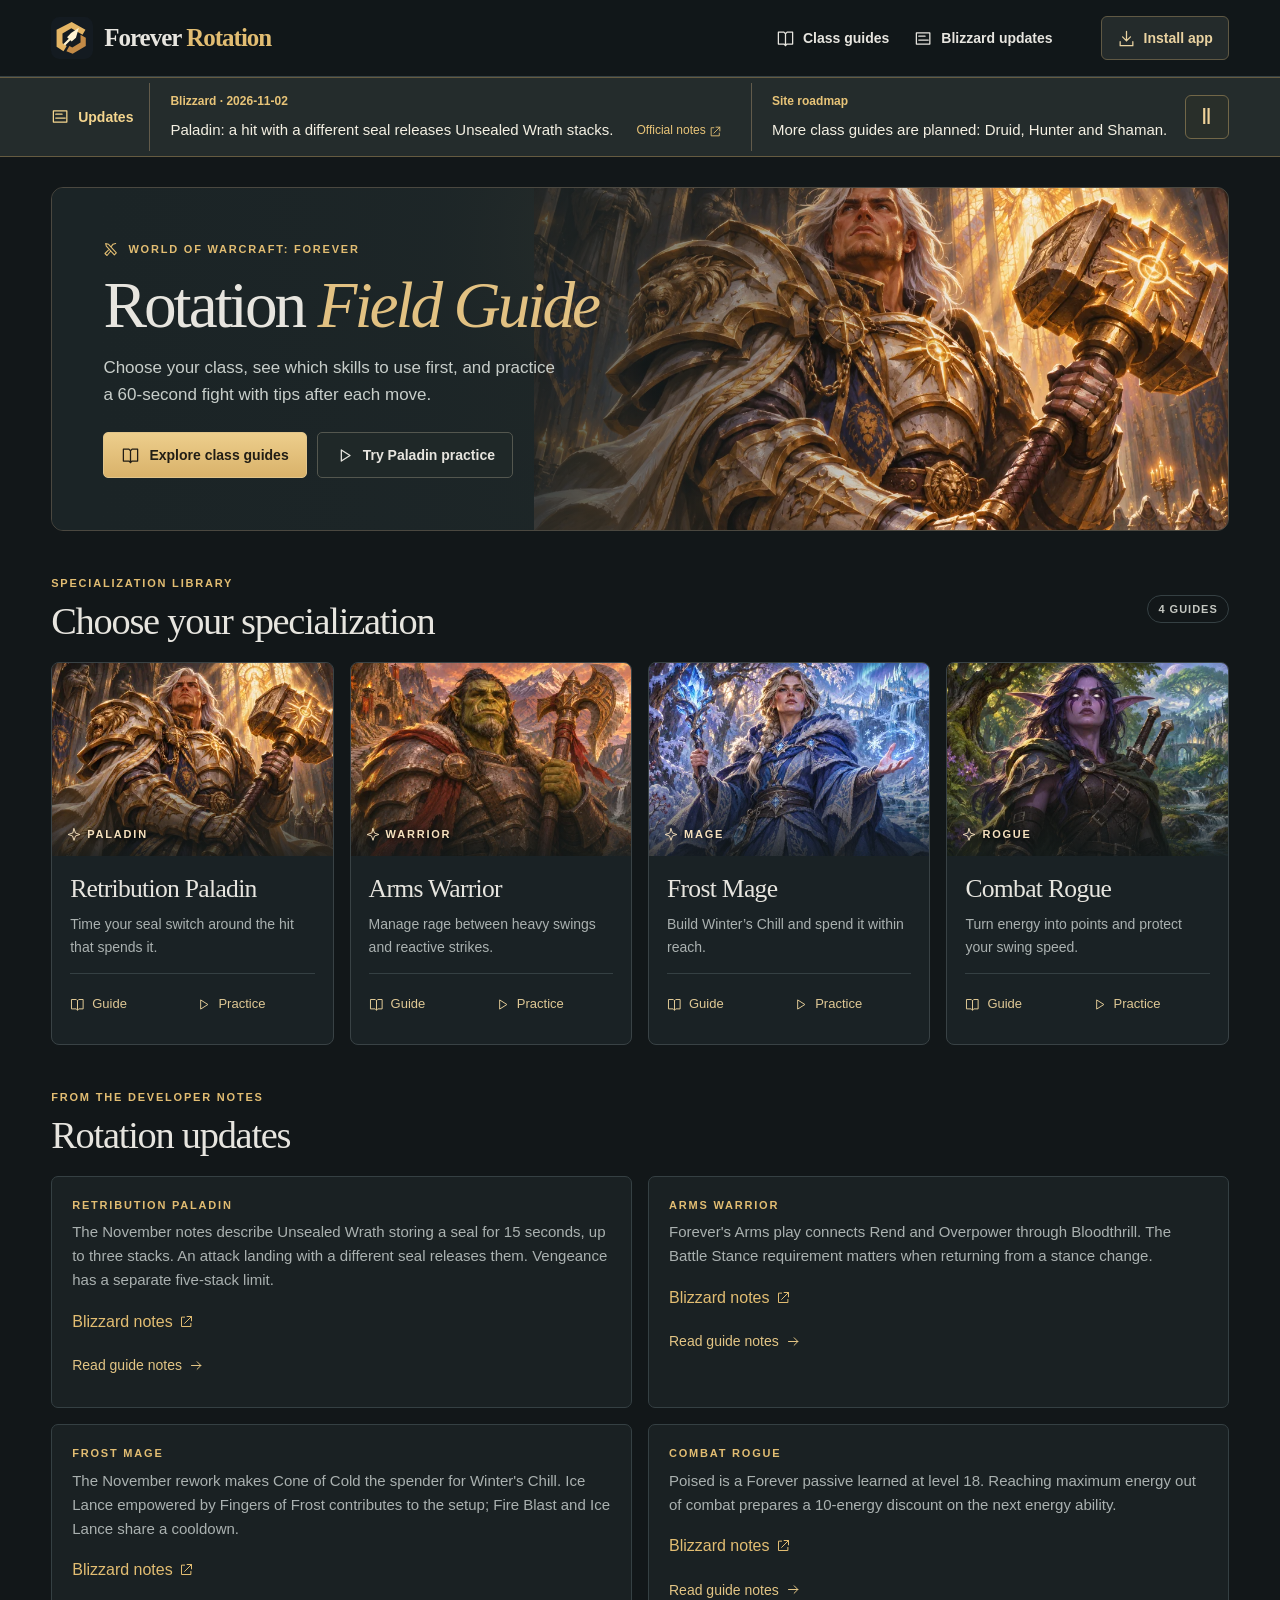
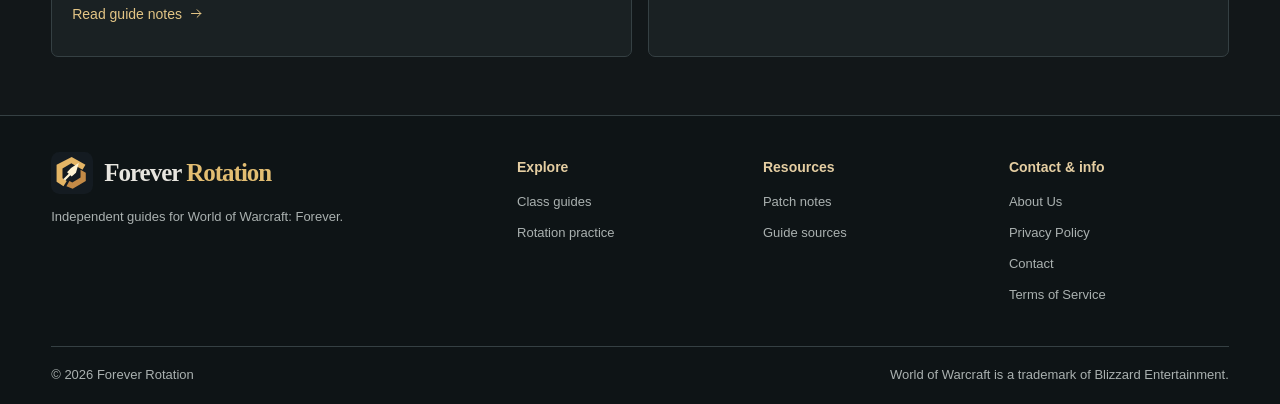
==== index.html @ 274f0fb4 "first commit" ====
<!doctype html><html lang="en"><head><meta charset="utf-8"><meta name="viewport" content="width=device-width,initial-scale=1"><title>WoW Forever Rotation Guides &amp; Practice</title><meta name="keywords" content="WoW Forever Rotation, class guides, rotation practice"><meta name="description" content="Learn level 60 rotations for Retribution Paladin, Arms Warrior, Frost Mage and Combat Rogue in WoW Forever with openers and step-by-step browser drills."><link rel="canonical" href="https://wowforeverrotation.com/"><meta property="og:type" content="website"><meta property="og:title" content="WoW Forever Rotation Guides &amp; Practice"><meta property="og:description" content="Learn level 60 rotations for Retribution Paladin, Arms Warrior, Frost Mage and Combat Rogue in WoW Forever with openers and step-by-step browser drills."><meta property="og:url" content="https://wowforeverrotation.com/"><meta property="og:image" content="https://wowforeverrotation.com/art/retribution-paladin.webp"><meta name="twitter:card" content="summary_large_image"><meta name="theme-color" content="#121719"><link rel="icon" href="/art/logo.svg"><link rel="manifest" href="/manifest.webmanifest"><link rel="stylesheet" href="/site.css"><script type="application/ld+json">{"@context":"https://schema.org","@type":"WebSite","name":"WoW Forever Rotation Guides & Practice","url":"https://wowforeverrotation.com/","description":"Learn level 60 rotations for Retribution Paladin, Arms Warrior, Frost Mage and Combat Rogue in WoW Forever with openers and step-by-step browser drills."}</script><script defer src="https://data.1back.link/js/app.js" data-api="https://data.1back.link/api/send" data-domain="wowforeverrotation.com"></script><script defer src="/site.js"></script></head><body><a class="skip" href="#main">Skip to content</a><header><div class="shell bar"><a class="brand" href="/"><img src="/art/logo.svg" width="42" height="42" alt=""><span>Forever <em>Rotation</em></span></a><nav aria-label="Main navigation"><a href="/#guides" aria-label="Class guides"><svg class="icon" viewBox="0 0 24 24" fill="none" stroke="currentColor" stroke-width="1.6" stroke-linejoin="round" stroke-linecap="round" aria-hidden="true"><path d="M3 4h7l2 2 2-2h7v15h-7l-2 2-2-2H3z M12 6v15"/></svg> <span>Class guides</span></a><a href="/#updates" aria-label="Blizzard updates"><svg class="icon" viewBox="0 0 24 24" fill="none" stroke="currentColor" stroke-width="1.6" stroke-linejoin="round" stroke-linecap="round" aria-hidden="true"><path d="M3 5h17v14H3z M6 9h8m-8 5h12"/></svg> <span>Blizzard updates</span></a></nav><button class="install" id="install" title="Install app" aria-label="Install app"><svg class="icon" viewBox="0 0 24 24" fill="none" stroke="currentColor" stroke-width="1.6" stroke-linejoin="round" stroke-linecap="round" aria-hidden="true"><path d="M12 3v12m-5-5 5 5 5-5M4 16v5h16v-5"/></svg> <span>Install app</span></button></div></header><aside class="bulletin" aria-label="Blizzard and site updates"><div class="shell brief"><b><svg class="icon" viewBox="0 0 24 24" fill="none" stroke="currentColor" stroke-width="1.6" stroke-linejoin="round" stroke-linecap="round" aria-hidden="true"><path d="M3 5h17v14H3z M6 9h8m-8 5h12"/></svg> Updates</b><div class="ticker-window"><div class="ticker-track"><div class="ticker-group"><span class="notice"><strong>Blizzard · 2026-11-02</strong><a href="/retribution-paladin-rotation/#changes">Paladin: a hit with a different seal releases Unsealed Wrath stacks.</a><a class="official" href="https://us.forums.blizzard.com/en/wow/t/2360696/9" target="_blank" rel="noopener noreferrer">Official notes <svg class="icon" viewBox="0 0 24 24" fill="none" stroke="currentColor" stroke-width="1.6" stroke-linejoin="round" stroke-linecap="round" aria-hidden="true"><path d="M13 4h7v7m0-7L9 15M9 5H4v15h15v-5"/></svg></a></span><span class="notice roadmap"><strong>Site roadmap</strong><a href="/#guides">More class guides are planned: Druid, Hunter and Shaman.</a></span><span class="notice"><strong>Blizzard · 2026-11-02</strong><a href="/arms-warrior-rotation/#changes">Warrior: Bloodthrill can open Overpower when your main-hand attack hits a target with your Rend.</a><a class="official" href="https://us.forums.blizzard.com/en/wow/t/2360696/9" target="_blank" rel="noopener noreferrer">Official notes <svg class="icon" viewBox="0 0 24 24" fill="none" stroke="currentColor" stroke-width="1.6" stroke-linejoin="round" stroke-linecap="round" aria-hidden="true"><path d="M13 4h7v7m0-7L9 15M9 5H4v15h15v-5"/></svg></a></span><span class="notice"><strong>Blizzard · 2026-11-02</strong><a href="/frost-mage-rotation/#changes">Mage: build Winter’s Chill on your target for Cone of Cold.</a><a class="official" href="https://us.forums.blizzard.com/en/wow/t/2360696/9" target="_blank" rel="noopener noreferrer">Official notes <svg class="icon" viewBox="0 0 24 24" fill="none" stroke="currentColor" stroke-width="1.6" stroke-linejoin="round" stroke-linecap="round" aria-hidden="true"><path d="M13 4h7v7m0-7L9 15M9 5H4v15h15v-5"/></svg></a></span><span class="notice"><strong>Blizzard · 2026-11-02</strong><a href="/combat-rogue-rotation/#changes">Rogue: Poised discounts the next energy ability after reaching full energy out of combat.</a><a class="official" href="https://us.forums.blizzard.com/en/wow/t/2360696/9" target="_blank" rel="noopener noreferrer">Official notes <svg class="icon" viewBox="0 0 24 24" fill="none" stroke="currentColor" stroke-width="1.6" stroke-linejoin="round" stroke-linecap="round" aria-hidden="true"><path d="M13 4h7v7m0-7L9 15M9 5H4v15h15v-5"/></svg></a></span></div><div class="ticker-group" aria-hidden="true"><span class="notice"><strong>Blizzard · 2026-11-02</strong><a href="/retribution-paladin-rotation/#changes" tabindex="-1">Paladin: a hit with a different seal releases Unsealed Wrath stacks.</a><a class="official" href="https://us.forums.blizzard.com/en/wow/t/2360696/9" target="_blank" rel="noopener noreferrer" tabindex="-1">Official notes <svg class="icon" viewBox="0 0 24 24" fill="none" stroke="currentColor" stroke-width="1.6" stroke-linejoin="round" stroke-linecap="round" aria-hidden="true"><path d="M13 4h7v7m0-7L9 15M9 5H4v15h15v-5"/></svg></a></span><span class="notice roadmap"><strong>Site roadmap</strong><a href="/#guides" tabindex="-1">More class guides are planned: Druid, Hunter and Shaman.</a></span><span class="notice"><strong>Blizzard · 2026-11-02</strong><a href="/arms-warrior-rotation/#changes" tabindex="-1">Warrior: Bloodthrill can open Overpower when your main-hand attack hits a target with your Rend.</a><a class="official" href="https://us.forums.blizzard.com/en/wow/t/2360696/9" target="_blank" rel="noopener noreferrer" tabindex="-1">Official notes <svg class="icon" viewBox="0 0 24 24" fill="none" stroke="currentColor" stroke-width="1.6" stroke-linejoin="round" stroke-linecap="round" aria-hidden="true"><path d="M13 4h7v7m0-7L9 15M9 5H4v15h15v-5"/></svg></a></span><span class="notice"><strong>Blizzard · 2026-11-02</strong><a href="/frost-mage-rotation/#changes" tabindex="-1">Mage: build Winter’s Chill on your target for Cone of Cold.</a><a class="official" href="https://us.forums.blizzard.com/en/wow/t/2360696/9" target="_blank" rel="noopener noreferrer" tabindex="-1">Official notes <svg class="icon" viewBox="0 0 24 24" fill="none" stroke="currentColor" stroke-width="1.6" stroke-linejoin="round" stroke-linecap="round" aria-hidden="true"><path d="M13 4h7v7m0-7L9 15M9 5H4v15h15v-5"/></svg></a></span><span class="notice"><strong>Blizzard · 2026-11-02</strong><a href="/combat-rogue-rotation/#changes" tabindex="-1">Rogue: Poised discounts the next energy ability after reaching full energy out of combat.</a><a class="official" href="https://us.forums.blizzard.com/en/wow/t/2360696/9" target="_blank" rel="noopener noreferrer" tabindex="-1">Official notes <svg class="icon" viewBox="0 0 24 24" fill="none" stroke="currentColor" stroke-width="1.6" stroke-linejoin="round" stroke-linecap="round" aria-hidden="true"><path d="M13 4h7v7m0-7L9 15M9 5H4v15h15v-5"/></svg></a></span></div></div></div><button id="ticker-toggle" aria-label="Pause scrolling" title="Pause scrolling" aria-pressed="false">Ⅱ</button></div></aside><main id="main"><div class="shell"><section class="hero"><img class="hero-art" src="/art/retribution-paladin.webp" alt="" fetchpriority="high"><div class="herocopy"><div class="eyebrow"><svg class="icon" viewBox="0 0 24 24" fill="none" stroke="currentColor" stroke-width="1.6" stroke-linejoin="round" stroke-linecap="round" aria-hidden="true"><path d="M4 3l4 1 12 13-3 3L5 7z M19 3l-4 1-3 4m-4 5-5 5 3 3 5-6"/></svg> WORLD OF WARCRAFT: FOREVER</div><h1>Rotation <em>Field Guide</em></h1><p>Choose your class, see which skills to use first, and practice a 60-second fight with tips after each move.</p><div class="actions"><a class="action gold" href="#guides"><svg class="icon" viewBox="0 0 24 24" fill="none" stroke="currentColor" stroke-width="1.6" stroke-linejoin="round" stroke-linecap="round" aria-hidden="true"><path d="M3 4h7l2 2 2-2h7v15h-7l-2 2-2-2H3z M12 6v15"/></svg> Explore class guides</a><a class="action ghost" href="/retribution-paladin-rotation/#practice"><svg class="icon" viewBox="0 0 24 24" fill="none" stroke="currentColor" stroke-width="1.6" stroke-linejoin="round" stroke-linecap="round" aria-hidden="true"><path d="M8 5l11 7-11 7z"/></svg> Try Paladin practice</a></div></div></section><section id="guides"><div class="sectionhead"><div><div class="eyebrow">SPECIALIZATION LIBRARY</div><h2>Choose your specialization</h2></div><span class="count">4 guides</span></div><div id="resume"></div><div class="cardgrid"><article class="classcard rose"><a href="/retribution-paladin-rotation/" class="portrait"><img src="/art/retribution-paladin.webp" srcset="/art/retribution-paladin-480.webp 480w, /art/retribution-paladin.webp 1536w" sizes="(max-width: 359px) 90vw, (max-width: 900px) 45vw, 24vw" alt="Retribution Paladin character illustration" loading="lazy"><span class="class-label"><svg class="icon" viewBox="0 0 24 24" fill="none" stroke="currentColor" stroke-width="1.6" stroke-linejoin="round" stroke-linecap="round" aria-hidden="true"><path d="m12 2 2.5 7.5L22 12l-7.5 2.5L12 22l-2.5-7.5L2 12l7.5-2.5z"/></svg>Paladin</span></a><div class="cardinfo"><h3><a href="/retribution-paladin-rotation/">Retribution Paladin</a></h3><p>Time your seal switch around the hit that spends it.</p><div class="cardactions"><a href="/retribution-paladin-rotation/#opener"><svg class="icon" viewBox="0 0 24 24" fill="none" stroke="currentColor" stroke-width="1.6" stroke-linejoin="round" stroke-linecap="round" aria-hidden="true"><path d="M3 4h7l2 2 2-2h7v15h-7l-2 2-2-2H3z M12 6v15"/></svg> Guide</a><a href="/retribution-paladin-rotation/#practice"><svg class="icon" viewBox="0 0 24 24" fill="none" stroke="currentColor" stroke-width="1.6" stroke-linejoin="round" stroke-linecap="round" aria-hidden="true"><path d="M8 5l11 7-11 7z"/></svg> Practice</a></div></div></article><article class="classcard bronze"><a href="/arms-warrior-rotation/" class="portrait"><img src="/art/arms-warrior.webp" srcset="/art/arms-warrior-480.webp 480w, /art/arms-warrior.webp 1536w" sizes="(max-width: 359px) 90vw, (max-width: 900px) 45vw, 24vw" alt="Arms Warrior character illustration" loading="lazy"><span class="class-label"><svg class="icon" viewBox="0 0 24 24" fill="none" stroke="currentColor" stroke-width="1.6" stroke-linejoin="round" stroke-linecap="round" aria-hidden="true"><path d="m12 2 2.5 7.5L22 12l-7.5 2.5L12 22l-2.5-7.5L2 12l7.5-2.5z"/></svg>Warrior</span></a><div class="cardinfo"><h3><a href="/arms-warrior-rotation/">Arms Warrior</a></h3><p>Manage rage between heavy swings and reactive strikes.</p><div class="cardactions"><a href="/arms-warrior-rotation/#opener"><svg class="icon" viewBox="0 0 24 24" fill="none" stroke="currentColor" stroke-width="1.6" stroke-linejoin="round" stroke-linecap="round" aria-hidden="true"><path d="M3 4h7l2 2 2-2h7v15h-7l-2 2-2-2H3z M12 6v15"/></svg> Guide</a><a href="/arms-warrior-rotation/#practice"><svg class="icon" viewBox="0 0 24 24" fill="none" stroke="currentColor" stroke-width="1.6" stroke-linejoin="round" stroke-linecap="round" aria-hidden="true"><path d="M8 5l11 7-11 7z"/></svg> Practice</a></div></div></article><article class="classcard ice"><a href="/frost-mage-rotation/" class="portrait"><img src="/art/frost-mage.webp" srcset="/art/frost-mage-480.webp 480w, /art/frost-mage.webp 1536w" sizes="(max-width: 359px) 90vw, (max-width: 900px) 45vw, 24vw" alt="Frost Mage character illustration" loading="lazy"><span class="class-label"><svg class="icon" viewBox="0 0 24 24" fill="none" stroke="currentColor" stroke-width="1.6" stroke-linejoin="round" stroke-linecap="round" aria-hidden="true"><path d="m12 2 2.5 7.5L22 12l-7.5 2.5L12 22l-2.5-7.5L2 12l7.5-2.5z"/></svg>Mage</span></a><div class="cardinfo"><h3><a href="/frost-mage-rotation/">Frost Mage</a></h3><p>Build Winter’s Chill and spend it within reach.</p><div class="cardactions"><a href="/frost-mage-rotation/#opener"><svg class="icon" viewBox="0 0 24 24" fill="none" stroke="currentColor" stroke-width="1.6" stroke-linejoin="round" stroke-linecap="round" aria-hidden="true"><path d="M3 4h7l2 2 2-2h7v15h-7l-2 2-2-2H3z M12 6v15"/></svg> Guide</a><a href="/frost-mage-rotation/#practice"><svg class="icon" viewBox="0 0 24 24" fill="none" stroke="currentColor" stroke-width="1.6" stroke-linejoin="round" stroke-linecap="round" aria-hidden="true"><path d="M8 5l11 7-11 7z"/></svg> Practice</a></div></div></article><article class="classcard leaf"><a href="/combat-rogue-rotation/" class="portrait"><img src="/art/combat-rogue.webp" srcset="/art/combat-rogue-480.webp 480w, /art/combat-rogue.webp 1536w" sizes="(max-width: 359px) 90vw, (max-width: 900px) 45vw, 24vw" alt="Combat Rogue character illustration" loading="lazy"><span class="class-label"><svg class="icon" viewBox="0 0 24 24" fill="none" stroke="currentColor" stroke-width="1.6" stroke-linejoin="round" stroke-linecap="round" aria-hidden="true"><path d="m12 2 2.5 7.5L22 12l-7.5 2.5L12 22l-2.5-7.5L2 12l7.5-2.5z"/></svg>Rogue</span></a><div class="cardinfo"><h3><a href="/combat-rogue-rotation/">Combat Rogue</a></h3><p>Turn energy into points and protect your swing speed.</p><div class="cardactions"><a href="/combat-rogue-rotation/#opener"><svg class="icon" viewBox="0 0 24 24" fill="none" stroke="currentColor" stroke-width="1.6" stroke-linejoin="round" stroke-linecap="round" aria-hidden="true"><path d="M3 4h7l2 2 2-2h7v15h-7l-2 2-2-2H3z M12 6v15"/></svg> Guide</a><a href="/combat-rogue-rotation/#practice"><svg class="icon" viewBox="0 0 24 24" fill="none" stroke="currentColor" stroke-width="1.6" stroke-linejoin="round" stroke-linecap="round" aria-hidden="true"><path d="M8 5l11 7-11 7z"/></svg> Practice</a></div></div></article></div></section><section id="updates"><div class="sectionhead"><div><div class="eyebrow">FROM THE DEVELOPER NOTES</div><h2>Rotation updates</h2></div></div><div class="updates"><article><div class="updateclass">Retribution Paladin</div><p>The November notes describe Unsealed Wrath storing a seal for 15 seconds, up to three stacks. An attack landing with a different seal releases them. Vengeance has a separate five-stack limit.</p><a href="https://us.forums.blizzard.com/en/wow/t/wow-forever-beta-development-notes-%E2%80%93-updated-november-2/2360696/9" target="_blank" rel="noopener noreferrer">Blizzard notes <svg class="icon" viewBox="0 0 24 24" fill="none" stroke="currentColor" stroke-width="1.6" stroke-linejoin="round" stroke-linecap="round" aria-hidden="true"><path d="M13 4h7v7m0-7L9 15M9 5H4v15h15v-5"/></svg></a><a class="link" href="/retribution-paladin-rotation/#changes">Read guide notes <svg class="icon" viewBox="0 0 24 24" fill="none" stroke="currentColor" stroke-width="1.6" stroke-linejoin="round" stroke-linecap="round" aria-hidden="true"><path d="M4 12h15m-6-6 6 6-6 6"/></svg></a></article><article><div class="updateclass">Arms Warrior</div><p>Forever&#39;s Arms play connects Rend and Overpower through Bloodthrill. The Battle Stance requirement matters when returning from a stance change.</p><a href="https://us.forums.blizzard.com/en/wow/t/wow-forever-beta-development-notes-%E2%80%93-updated-november-2/2360696/9" target="_blank" rel="noopener noreferrer">Blizzard notes <svg class="icon" viewBox="0 0 24 24" fill="none" stroke="currentColor" stroke-width="1.6" stroke-linejoin="round" stroke-linecap="round" aria-hidden="true"><path d="M13 4h7v7m0-7L9 15M9 5H4v15h15v-5"/></svg></a><a class="link" href="/arms-warrior-rotation/#changes">Read guide notes <svg class="icon" viewBox="0 0 24 24" fill="none" stroke="currentColor" stroke-width="1.6" stroke-linejoin="round" stroke-linecap="round" aria-hidden="true"><path d="M4 12h15m-6-6 6 6-6 6"/></svg></a></article><article><div class="updateclass">Frost Mage</div><p>The November rework makes Cone of Cold the spender for Winter&#39;s Chill. Ice Lance empowered by Fingers of Frost contributes to the setup; Fire Blast and Ice Lance share a cooldown.</p><a href="https://us.forums.blizzard.com/en/wow/t/wow-forever-beta-development-notes-%E2%80%93-updated-november-2/2360696/9" target="_blank" rel="noopener noreferrer">Blizzard notes <svg class="icon" viewBox="0 0 24 24" fill="none" stroke="currentColor" stroke-width="1.6" stroke-linejoin="round" stroke-linecap="round" aria-hidden="true"><path d="M13 4h7v7m0-7L9 15M9 5H4v15h15v-5"/></svg></a><a class="link" href="/frost-mage-rotation/#changes">Read guide notes <svg class="icon" viewBox="0 0 24 24" fill="none" stroke="currentColor" stroke-width="1.6" stroke-linejoin="round" stroke-linecap="round" aria-hidden="true"><path d="M4 12h15m-6-6 6 6-6 6"/></svg></a></article><article><div class="updateclass">Combat Rogue</div><p>Poised is a Forever passive learned at level 18. Reaching maximum energy out of combat prepares a 10-energy discount on the next energy ability.</p><a href="https://us.forums.blizzard.com/en/wow/t/wow-forever-beta-development-notes-%E2%80%93-updated-november-2/2360696/9" target="_blank" rel="noopener noreferrer">Blizzard notes <svg class="icon" viewBox="0 0 24 24" fill="none" stroke="currentColor" stroke-width="1.6" stroke-linejoin="round" stroke-linecap="round" aria-hidden="true"><path d="M13 4h7v7m0-7L9 15M9 5H4v15h15v-5"/></svg></a><a class="link" href="/combat-rogue-rotation/#changes">Read guide notes <svg class="icon" viewBox="0 0 24 24" fill="none" stroke="currentColor" stroke-width="1.6" stroke-linejoin="round" stroke-linecap="round" aria-hidden="true"><path d="M4 12h15m-6-6 6 6-6 6"/></svg></a></article></div></section></div></main><footer><div class="shell foot"><div><a class="brand" href="/"><img src="/art/logo.svg" width="42" height="42" alt=""><span>Forever <em>Rotation</em></span></a><p>Independent guides for World of Warcraft: Forever.</p></div><div><strong>Explore</strong><a href="/#guides">Class guides</a><a href="/retribution-paladin-rotation/#practice">Rotation practice</a></div><div><strong>Resources</strong><a href="/#updates">Patch notes</a><a href="/retribution-paladin-rotation/#sources">Guide sources</a></div><div><strong>Contact & info</strong><a href="/about/">About Us</a><a href="/privacy-policy/">Privacy Policy</a><a href="/contact/">Contact</a><a href="/terms-of-service/">Terms of Service</a></div></div><div class="shell credit">© 2026 Forever Rotation <span>World of Warcraft is a trademark of Blizzard Entertainment.</span></div></footer><dialog id="install-dialog"><h2>Install Forever Rotation</h2><p id="install-copy"></p><button class="action" autofocus>Close</button></dialog></body></html>
---- site.css ----
*{box-sizing:border-box}html{scroll-behavior:smooth;scroll-padding-top:16px;color-scheme:dark}body{margin:0;background:#121719;color:#e7e5df;font:16px/1.6 "Segoe UI",Arial,sans-serif;--gold:#e2bd72;--muted:#aab1b0;--line:#354043;--panel:#1a2225}a{color:inherit;text-decoration:none}a:hover{color:#f6cf86}button,a{touch-action:manipulation}button{font:inherit;color:inherit;cursor:pointer}button:disabled{cursor:default} :focus-visible{outline:3px solid #ffdf94;outline-offset:3px} [hidden]{display:none!important}.shell{width:min(1240px,calc(100% - 8vw));margin:auto}.icon{width:19px;height:19px;flex:none}header{background:#111719;border-bottom:1px solid var(--line)}.bar,.brand,.bar nav,.bar nav a,.install,.brief,.eyebrow,.actions,.action,.sectionhead,.cardactions,.cardactions a,.class-label,.link,.tabs,.sources a,.tools{display:flex;align-items:center}.bar{height:76px;gap:48px}.brand{font:600 25px Georgia,serif;letter-spacing:-1px;gap:11px;white-space:nowrap}.brand em{color:var(--gold);font-style:normal}.bar nav{margin-left:auto;gap:25px}.bar nav a,.install,.tabs a{gap:8px;font-size:14px;font-weight:600;min-height:44px}.install{background:#242b2b;color:#ead3a1;border:1px solid #605944;border-radius:6px;padding:0 15px}.bulletin{background:#1c2325;border-bottom:1px solid #343c3f}.brief{gap:16px;min-height:42px;font-size:13px;color:#c1c6c5}.brief b{display:flex;align-items:center;gap:8px;color:#e2bd72;white-space:nowrap}.brief a .icon,.sources .icon{width:13px;height:13px}.brief button{margin-left:auto;background:transparent;border:0;min-width:44px;height:44px;font-size:22px}.hero{position:relative;isolation:isolate;min-height:344px;display:flex;align-items:center;margin-top:30px;overflow:hidden;border:1px solid #4b4840;border-radius:12px;background:radial-gradient(ellipse at 70% 15%,#56513e,#252b28 45%,#1d2728)}.hero:after{content:"";position:absolute;z-index:-1;inset:0;background:linear-gradient(90deg,#1b2426 4%,#1c2527ef 33%,#1c252700 77%)}.hero-art{position:absolute;z-index:-2;right:0;top:0;width:59%;height:100%;object-fit:cover;object-position:50% 29%}.herocopy{width:63%;padding:42px clamp(20px,4vw,62px)}.eyebrow,.class-label,.count,.updateclass{font:700 11px/1.5 "Segoe UI",sans-serif;letter-spacing:1.8px}.eyebrow{color:var(--gold);gap:9px}.eyebrow .icon{width:16px}.hero h1,.specintro h1,.prose h1{font:500 clamp(46px,5.1vw,76px)/1.03 Georgia,serif;letter-spacing:-3px;margin:13px 0}.hero em,.specintro em{font-weight:400;color:#e2c182}.hero p,.specintro p{color:#c8ceca;max-width:460px;font-size:17px;margin:15px 0 24px}.actions,.tools{gap:10px;flex-wrap:wrap}.action{justify-content:center;gap:9px;min-height:46px;padding:9px 17px;border-radius:5px;border:1px solid #54574f;font-size:14px;font-weight:650;background:#252d2d}.gold{background:linear-gradient(#edce8c,#d9b26a);color:#211d15;border-color:#e1c48a}.gold:hover{background:#f1d9a5;color:#211d15}.ghost{background:#202829e6}.action:hover,button:hover{filter:brightness(1.1)}section{margin:44px 0}.sectionhead{justify-content:space-between;gap:14px;margin-bottom:19px}h2,h3{font-family:Georgia,serif;font-weight:500;line-height:1.15}h2{font-size:clamp(28px,3vw,40px);margin:7px 0 13px;letter-spacing:-1.25px}h3{font-size:26px;margin:0 0 10px;letter-spacing:-.7px}.sectionhead h2{margin-bottom:0}.count{color:#c4c7c1;text-transform:uppercase;letter-spacing:1px;border:1px solid var(--line);padding:5px 10px;border-radius:20px;white-space:nowrap}.cardgrid,.updates{display:grid;grid-template-columns:repeat(4,minmax(0,1fr));gap:16px}.classcard{border:1px solid #394245;border-radius:8px;overflow:hidden;background:var(--panel);display:flex;flex-direction:column;transition:border-color .16s,transform .16s}.classcard:hover{border-color:#977d50;transform:translateY(-2px)}.portrait{display:block;aspect-ratio:1.45;position:relative;background:#303435;overflow:hidden}.portrait:after{content:"";position:absolute;inset:50% 0 0;background:linear-gradient(transparent,#11191ac9)}.portrait img{width:100%;height:100%;object-fit:cover;object-position:50% 28%}.class-label{position:absolute;left:15px;bottom:12px;z-index:1;color:#f6e1bf;gap:6px;text-transform:uppercase;text-shadow:0 1px 5px #000}.class-label .icon{width:14px}.cardinfo{padding:18px;flex:1;display:flex;flex-direction:column}.cardinfo h3{font-size:clamp(22px,2vw,30px)}.cardinfo p,.updates p,.stepguide p,.prose p,#sources p,.guidebody p{color:var(--muted)}.cardinfo p{font-size:14px;margin:0 0 15px}.cardactions{margin-top:auto;border-top:1px solid var(--line);padding-top:8px;gap:8px}.cardactions a{flex:1;gap:7px;min-height:44px;font-size:13px;color:#dfc895}.cardactions .icon{width:15px}.updates{grid-template-columns:repeat(2,minmax(0,1fr))}.updates article,.note{border:1px solid var(--line);background:#1a2123;border-radius:7px;padding:20px}.updateclass{text-transform:uppercase;color:var(--gold)}.updates p{margin:7px 0;font-size:15px}.link{color:#e3c585;gap:7px;font-size:14px;min-height:44px}.link .icon{width:15px}footer{background:#0e1416;border-top:1px solid var(--line);margin-top:58px}.foot{display:grid;grid-template-columns:2fr repeat(3,1fr);gap:26px;padding:36px 0}.foot strong{display:block;font-size:14px;color:#e5cea2;margin:4px 0 9px}.foot p,.foot div>a:not(.brand),.credit{font-size:13px;color:var(--muted)}.foot div>a:not(.brand){display:block;padding:5px 0}.credit{border-top:1px solid var(--line);display:flex;justify-content:space-between;gap:20px;padding:18px 0}.skip{position:absolute;z-index:4;background:#30393c;left:-300px}.skip:focus{left:5px}.crumb{margin:24px 0;font-size:13px;color:var(--muted)}.specintro{display:flex;gap:20px;align-items:center}.specintro img{object-fit:cover;object-position:center 27%;border-radius:8px}.specintro h1{font-size:clamp(36px,4.3vw,60px)}.specintro p{max-width:none;margin:6px 0}.tabs{gap:22px;border-block:1px solid var(--line);margin-top:20px}.tabs a{display:inline-flex;align-items:center}.training{display:grid;grid-template-columns:minmax(0,72fr) minmax(260px,28fr);border:1px solid var(--line);border-radius:9px;overflow:hidden}.arena{position:relative;isolation:isolate;min-height:325px;padding:clamp(20px,3.5vw,46px);background:#1b2528}.arena-art{position:absolute;z-index:-1;inset:0;width:100%;height:100%;object-fit:cover;object-position:50% 32%;opacity:.18;mask-image:linear-gradient(90deg,transparent,#000)}.arena h3{font-size:32px}.arena p{max-width:650px}.stepguide{background:#20292b;border-left:1px solid var(--line);padding:24px}.stepguide h3{font-size:23px;margin-top:17px}.stepguide button,.tools button,.answer,dialog button,#resume a{border:1px solid #56615e;background:#273032;border-radius:5px;min-height:44px;padding:8px 12px}.answers{display:grid;gap:8px}.answer{text-align:left;background:#202a2c}.answer:hover,.answer:focus-visible{border-color:var(--gold)}.answer[aria-pressed=true]{border-color:var(--gold);background:#3a382e}.feedback{padding:12px 14px;background:#222e30;border-left:3px solid var(--gold)}.guidebody{display:grid;grid-template-columns:1fr 1fr;gap:40px}.guidebody li{margin:12px 0}.guidebody li::marker{color:var(--gold)}.guidebody ol,.guidebody ul{padding-left:25px}.sources{display:flex;flex-wrap:wrap;gap:10px}.sources a{gap:8px;color:#e7c88e;min-height:44px;border-bottom:1px solid #544e40}.prose{max-width:800px;padding-block:54px}.prose h2{font-size:26px;margin-top:30px}.prose a,.note a{color:var(--gold);text-decoration:underline}.prose button{min-height:44px;padding:9px;background:#283033;border:1px solid var(--line)}dialog{max-width:min(440px,90vw);background:#20292b;color:#efede6;border:1px solid var(--line);border-radius:10px;padding:26px}dialog::backdrop{background:#0009}#resume:not(:empty){margin-bottom:16px}#resume a{display:inline-flex;align-items:center;color:var(--gold)}@media(max-width:900px){.cardgrid{grid-template-columns:repeat(2,minmax(0,1fr))}.hero h1{font-size:54px}.herocopy{width:65%}.training{grid-template-columns:1fr}.stepguide{border:0;border-top:1px solid var(--line)}.bar{gap:20px}.brief{gap:8px}}@media(max-width:600px){.shell{width:calc(100% - 28px)}.bar{height:60px;gap:8px}.brand{font-size:18px;gap:5px}.brand img{width:32px;height:32px}.bar nav{gap:0}.bar nav a,.install{justify-content:center;width:44px;padding:0}.bar nav span,.install span{display:none}.bar nav a:before{content:none}.hero{min-height:320px;margin-top:16px}.hero-art{width:85%;opacity:.72}.hero:after{background:linear-gradient(90deg,#1c2629e6,#1c262966),linear-gradient(0deg,#192224,transparent 80%)}.herocopy{align-self:flex-end;width:100%;padding:22px 17px}.hero h1{font-size:clamp(40px,9vw,56px)}.hero p{font-size:15px;max-width:310px}.actions .action{font-size:13px;padding:8px 10px}.brief{font-size:12px}.brief b{font-size:0;gap:0}.brief button{flex:none}.cardgrid,.updates{gap:10px}.cardinfo{padding:12px}.cardinfo h3{font-size:22px}.cardinfo p{font-size:13px}.cardactions{flex-wrap:wrap;gap:0}.cardactions a{min-width:58px;gap:3px}.cardactions .icon{width:13px}.class-label{font-size:10px;left:9px;bottom:6px}.sectionhead{align-items:end}section{margin:31px 0}.updates,.guidebody{grid-template-columns:1fr}.foot{grid-template-columns:1fr 1fr;gap:18px}.credit{display:block}.credit span{display:block}.tabs{gap:12px;flex-wrap:wrap}.tabs a{font-size:13px}.specintro{gap:12px}.specintro img{width:64px;height:80px}.specintro h1{letter-spacing:-1.5px}.specintro p{font-size:14px}.arena{min-height:230px}.stepguide{padding:18px}.guidebody{gap:12px}.sources{display:grid}.brief .notice{line-height:1.3}.tools button{flex:1}.eyebrow{font-size:10px}.prose{padding-block:30px}}@media(max-width:359px){.cardgrid{grid-template-columns:1fr}.actions{gap:6px}.brand{font-size:16px}.cardinfo h3{font-size:25px}}@media(prefers-reduced-motion:reduce){html{scroll-behavior:auto}*,*::after{transition:none!important;animation:none!important}}
.mode{display:flex;align-items:center;gap:9px;margin:15px 0;min-height:44px;font-size:14px;color:#e5cfa4}.mode input{accent-color:#dfba76;width:19px;height:19px}.state{font-weight:600;color:#e5c68c}.key{display:inline-grid;place-items:center;margin-right:12px;width:25px;height:25px;border:1px solid #69716e;border-radius:4px;color:#e5c68c;font-size:13px}.tools{margin-top:14px}.mobiletip{display:none}.stepguide .tools button{font-size:13px}.notice>a{display:inline}.bulletin a .icon{vertical-align:middle}.brief #bulletins{min-width:0}.updateclass{color:var(--gold)}.cardinfo h3{min-height:1.15em}.bar nav a:focus-visible,.link:focus-visible{border-radius:4px}@media(max-width:900px){.mobiletip{display:block;margin:10px 0}.mobiletip summary{cursor:pointer;min-height:44px;padding:10px 0;color:var(--gold)}.stepguide:has(.tools){display:none}}@media(max-width:600px){.brief{padding-block:5px}.brief .notice>a{display:inline-block}.cardinfo h3{min-height:2.3em}.cardactions a{justify-content:center}.credit span{margin-top:5px}.foot div>a:not(.brand){min-height:44px}.bar nav a{font-size:0}}
#combat{--accent:#e4ba70}#combat.frost{--accent:#96d7f2}#combat.venom{--accent:#bcd792}#combat.ember{--accent:#f2ae82}.fighthead,.fight-controls{display:flex;align-items:center;justify-content:space-between;gap:12px}.fighthead strong{font:500 24px Georgia,serif}.fighthead span{font:700 15px monospace;color:var(--accent)}#fight-clock{width:100%;height:5px;display:block;margin:10px 0;accent-color:var(--accent)}.stage{position:relative;background:#181f2a;overflow:hidden;border:1px solid #4d5250;border-radius:6px}.stage img{display:block;width:100%;aspect-ratio:2;object-fit:contain;image-rendering:pixelated}.stage span{position:absolute;bottom:9px;left:12px;color:#f7ebd4;font-size:13px;padding:2px 8px;background:#10171cd9;border-radius:3px}#vitals{margin-top:12px;font-weight:700;color:var(--accent)}#auras{font-size:13px;color:#c2cbcc;margin:4px 0 10px}.hotbar{display:grid;grid-template-columns:repeat(4,minmax(0,1fr));gap:7px}.hotbar button{position:relative;display:grid;grid-template-rows:32px auto 16px;align-items:center;text-align:center;gap:5px;border:1px solid #55605c;background:linear-gradient(160deg,#354047,#1d2429);border-radius:6px;padding:9px 4px;color:#ece9da}.hotbar button i{font:25px Georgia,serif;color:var(--accent)}.hotbar kbd{position:absolute;top:3px;left:6px;color:#c6c7bf;font-size:10px}.hotbar strong{font:600 14px/1.2 "Segoe UI",sans-serif}.hotbar small{font-size:11px;color:#bec5bf}.hotbar .recommended{border-color:var(--accent);box-shadow:inset 0 -3px var(--accent)}.hotbar button:active{transform:translateY(1px)}.hotbar button:disabled{opacity:.65}.fight-controls{justify-content:flex-start;flex-wrap:wrap}.fight-controls label{display:flex;align-items:center;min-height:44px;gap:7px}.fight-controls input{accent-color:#dcba76}#combat-feedback{min-height:2.5em;color:#e4d4b8;margin:10px 0}.dummyguide #combat-coach{margin:14px 0;font-size:18px}.quizpanel{border-block:1px solid var(--line);padding:8px 0}.quizpanel>summary{cursor:pointer;min-height:44px;padding:10px 4px;color:#e3c78e}.tools .action.gold{color:#211d15;background:#e2bd72}#mobile-coach{display:none}@media(max-width:900px){.dummyguide{display:none}#mobile-coach{display:block;color:#e4c485;margin:8px 0;font-size:14px}}@media(max-width:600px){#arena,.arena:has(#combat){padding:12px}.hotbar{grid-template-columns:repeat(2,minmax(0,1fr))}.hotbar button{grid-template-rows:auto auto;grid-template-columns:34px 1fr;text-align:left;padding:8px 6px}.hotbar button i{grid-row:span 2;text-align:center}.hotbar kbd{display:none}.hotbar strong{font-size:13px}.stage span{font-size:11px;bottom:4px;left:4px}}
.trainer-specs{display:flex;gap:6px;flex-wrap:wrap;margin:0 0 14px}.trainer-specs a,.skill-reader{min-height:44px;padding:8px 12px;border:1px solid #54605c;border-radius:5px;background:#202a2d;color:#ede7db}.trainer-specs a[aria-current]{border-color:var(--gold);color:var(--gold)}#combat-coach label{font-size:14px;color:#e4cea5}.skill-reader{width:100%;margin:4px 0 10px;font:inherit}.guide-status{font-size:14px;border-top:1px solid var(--line);padding-top:10px}#combat details{margin-top:16px}#combat summary{min-height:44px;cursor:pointer;padding:8px 0}.hotbar button{grid-template-rows:32px auto auto}.hotbar small{line-height:1.35}#combat-coach a{color:var(--gold)}@media(max-width:900px){#combat>#combat-coach{background:#20292b;border:1px solid var(--line);border-radius:6px;padding:14px;margin-top:12px}.trainer-specs a{flex:1 1 40%;text-align:center}.hotbar button{grid-template-rows:auto auto}}
.fight-controls{display:grid;grid-template-columns:repeat(auto-fit,minmax(min(140px,100%),1fr));align-items:stretch}.fight-controls .action,.fight-controls label{min-height:46px;justify-content:center}.fight-controls .action{font-size:14px;gap:7px}.fight-controls .icon{width:18px;height:18px;flex:none}
.mechanic-flow{margin:20px 0;background:var(--panel);border:1px solid var(--line);border-radius:8px;padding:14px 16px}.mechanic-flow figcaption{color:var(--muted);font-size:13px;margin-bottom:9px}.mechanic-flow ol{display:flex;align-items:stretch;gap:12px;padding:0;margin:0;list-style:none;flex-wrap:wrap}.mechanic-flow li{display:flex;align-items:center;gap:8px;color:#eadbc0}.mechanic-flow li span{border:1px solid #746448;border-radius:50%;min-width:25px;text-align:center;color:var(--gold);font-size:13px}.mechanic-flow li+li:before{content:'→';color:#baa885}.updates article>a:not(.link){color:var(--gold);display:inline-flex;align-items:center;gap:6px;min-height:44px}.updates article>a .icon{width:15px}@media(max-width:600px){.mechanic-flow ol{display:grid;gap:6px}.mechanic-flow li+li:before{display:none}.brief .notice{display:block}.brief .notice[hidden]{display:none!important}}
.bulletin{background:#242c2c;border-block:1px solid #655b41}.brief{min-height:78px;display:grid;grid-template-columns:auto minmax(0,1fr) 44px;gap:16px}.brief>b{font-size:14px;color:#f4d58e}.ticker-window{min-width:0;overflow:hidden}.ticker-track,.ticker-group{display:flex;width:max-content}.ticker-track{animation:fr-ticker 100s linear infinite}.ticker-group{align-items:center}.ticker-group .notice{display:grid;grid-template-columns:auto auto;align-items:center;column-gap:14px;width:clamp(315px,47vw,670px);min-height:68px;padding:5px 20px;border-left:1px solid #625b4b;line-height:1.35}.notice strong{grid-column:1/-1;color:#e8c478;font-size:12px}.notice>a{font-size:15px;color:#f4f0e3}.notice .official{font-size:12px;color:#e8c478}.brief button{border:1px solid #726748;background:#292f2a;border-radius:6px;color:#efd299}.bulletin:hover .ticker-track,.ticker-paused .ticker-track{animation-play-state:paused}.ticker-window:focus-within{overflow-x:auto}.ticker-window:focus-within .ticker-track{animation:none}.ticker-window:focus-within .ticker-group[aria-hidden]{display:none}@keyframes fr-ticker{0%,4%{transform:translateX(0)}100%{transform:translateX(-50%)}}@media(max-width:650px){.brief{min-height:92px;grid-template-columns:minmax(0,1fr) 44px;gap:5px}.brief>b{display:none}.ticker-group .notice{min-height:86px;width:calc(100vw - 80px);padding:4px 9px;grid-template-columns:1fr}.notice>a{font-size:14px}.notice .official{font-size:12px}.ticker-window{touch-action:pan-y}}@media(prefers-reduced-motion:reduce){.ticker-track{animation:none}.ticker-window{overflow-x:auto;touch-action:auto}.ticker-group[aria-hidden],#ticker-toggle{display:none}.brief{grid-template-columns:auto minmax(0,1fr)}}@media(max-width:650px) and (prefers-reduced-motion:reduce){.brief{grid-template-columns:minmax(0,1fr)}}
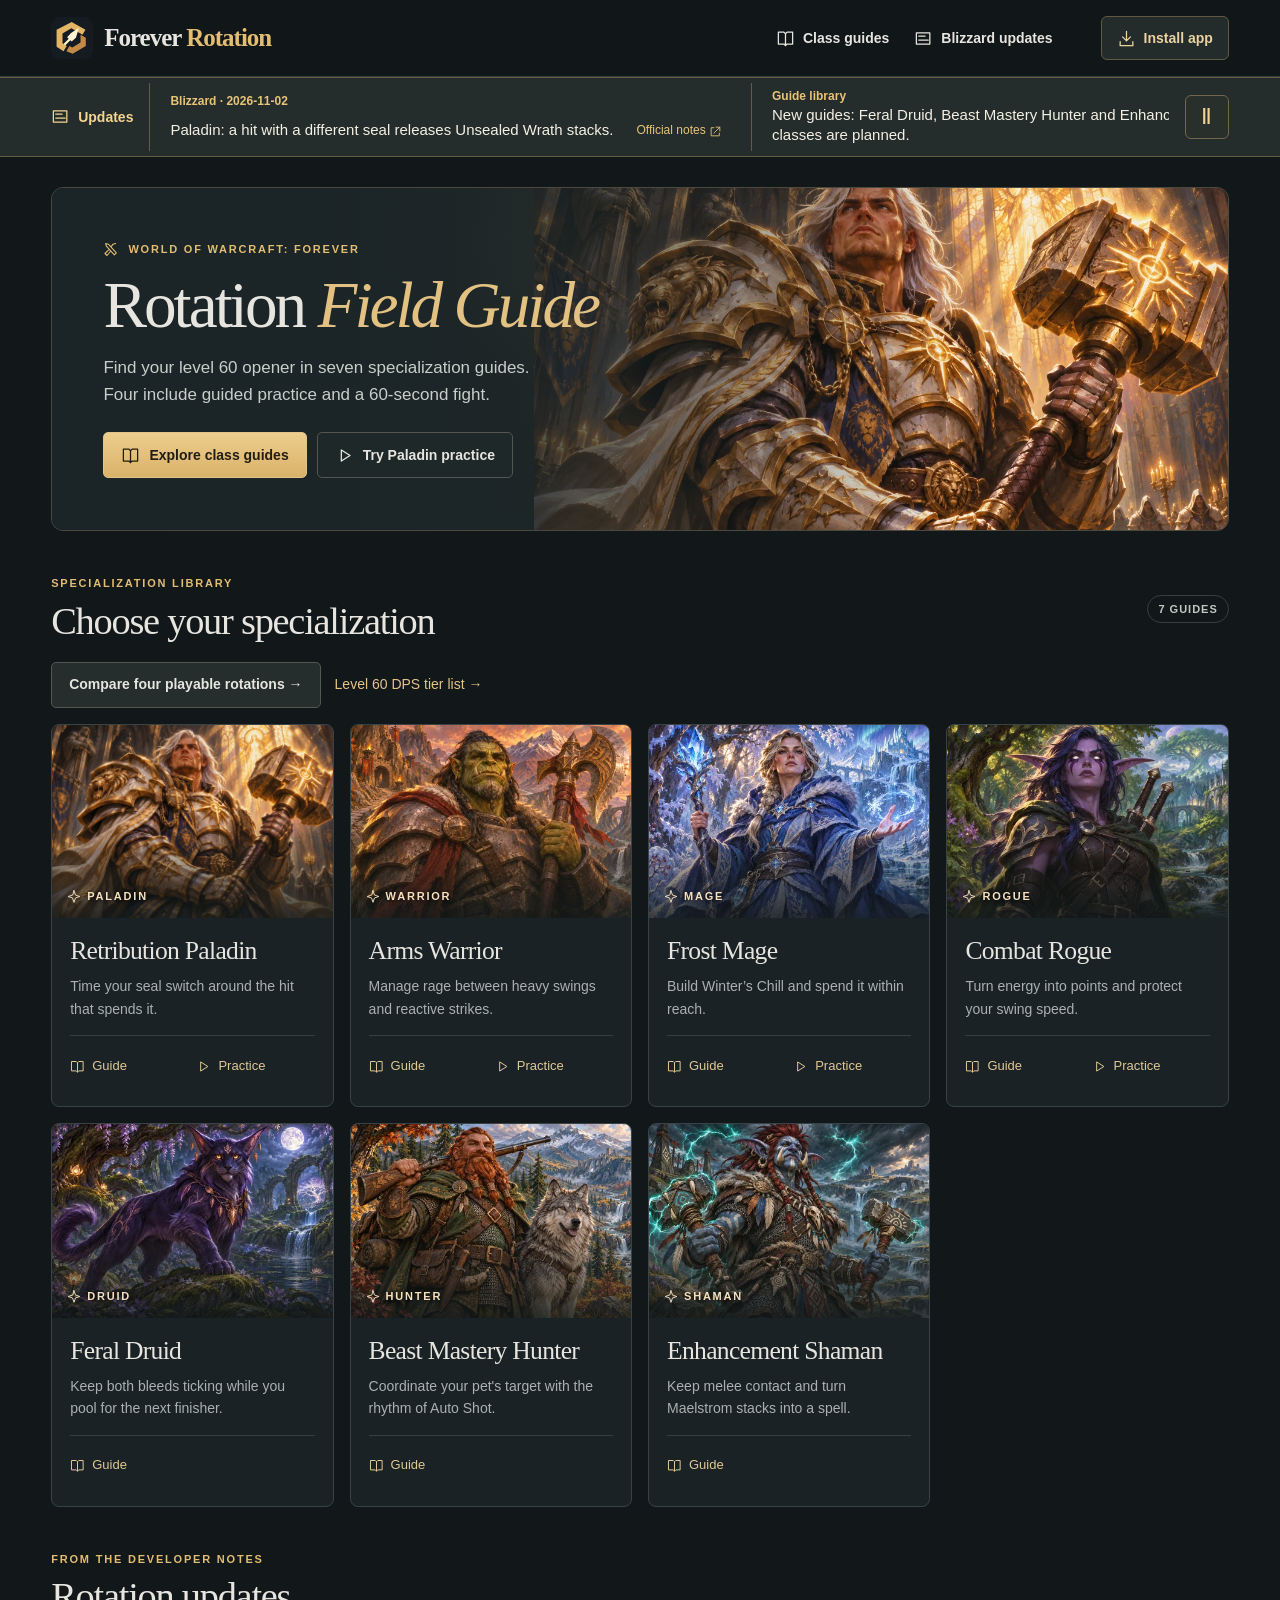
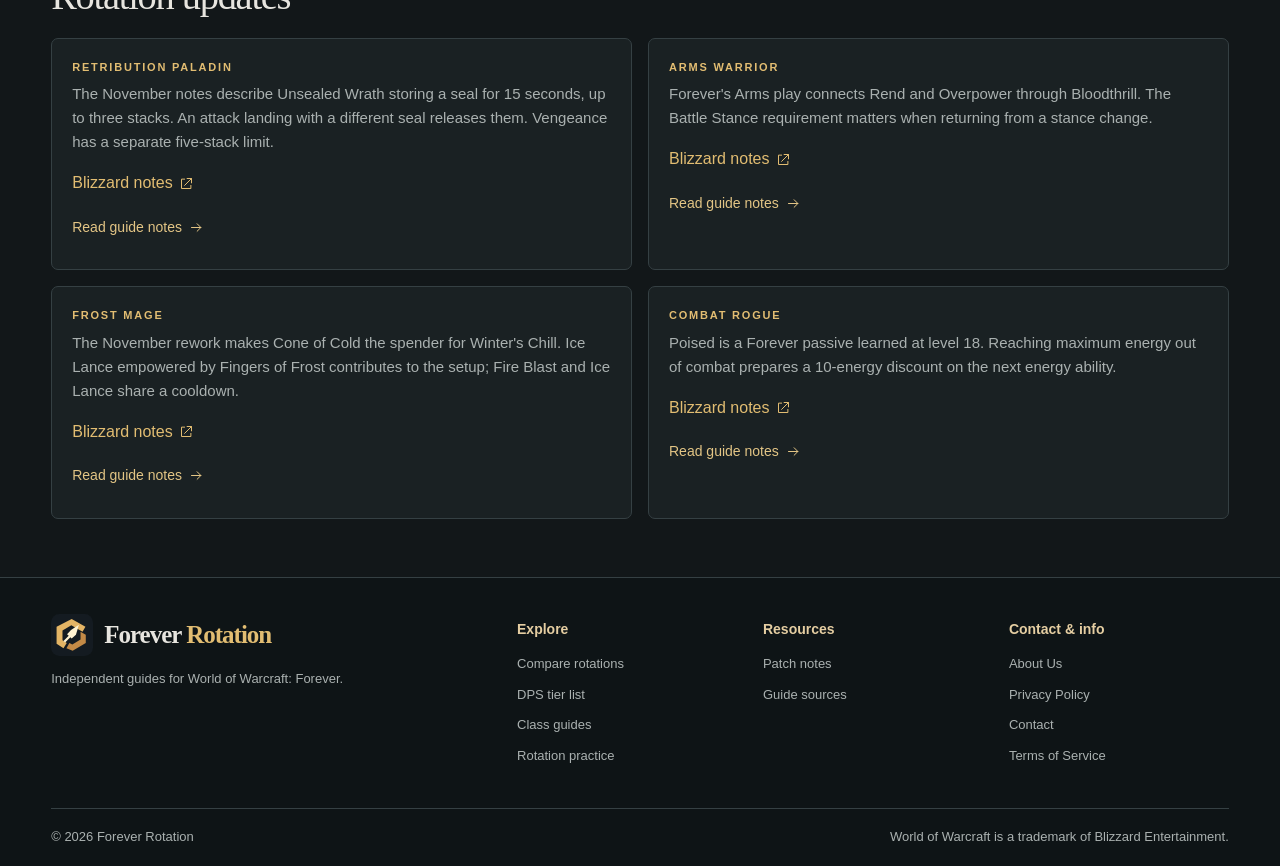
==== commit 76dc48f5: "add popunder ads" ====
--- a/index.html
+++ b/index.html
@@ -1 +1 @@
-<!doctype html><html lang="en"><head><meta charset="utf-8"><meta name="viewport" content="width=device-width,initial-scale=1"><title>WoW Forever Rotation Guides &amp; Practice</title><meta name="keywords" content="WoW Forever Rotation, class guides, rotation practice"><meta name="description" content="Learn level 60 rotations for Retribution Paladin, Arms Warrior, Frost Mage and Combat Rogue in WoW Forever with openers and step-by-step browser drills."><link rel="canonical" href="https://wowforeverrotation.com/"><meta property="og:type" content="website"><meta property="og:title" content="WoW Forever Rotation Guides &amp; Practice"><meta property="og:description" content="Learn level 60 rotations for Retribution Paladin, Arms Warrior, Frost Mage and Combat Rogue in WoW Forever with openers and step-by-step browser drills."><meta property="og:url" content="https://wowforeverrotation.com/"><meta property="og:image" content="https://wowforeverrotation.com/art/retribution-paladin.webp"><meta name="twitter:card" content="summary_large_image"><meta name="theme-color" content="#121719"><link rel="icon" href="/art/logo.svg"><link rel="manifest" href="/manifest.webmanifest"><link rel="stylesheet" href="/site.css"><script type="application/ld+json">{"@context":"https://schema.org","@type":"WebSite","name":"WoW Forever Rotation Guides & Practice","url":"https://wowforeverrotation.com/","description":"Learn level 60 rotations for Retribution Paladin, Arms Warrior, Frost Mage and Combat Rogue in WoW Forever with openers and step-by-step browser drills."}</script><script defer src="https://data.1back.link/js/app.js" data-api="https://data.1back.link/api/send" data-domain="wowforeverrotation.com"></script><script defer src="/site.js"></script></head><body><a class="skip" href="#main">Skip to content</a><header><div class="shell bar"><a class="brand" href="/"><img src="/art/logo.svg" width="42" height="42" alt=""><span>Forever <em>Rotation</em></span></a><nav aria-label="Main navigation"><a href="/#guides" aria-label="Class guides"><svg class="icon" viewBox="0 0 24 24" fill="none" stroke="currentColor" stroke-width="1.6" stroke-linejoin="round" stroke-linecap="round" aria-hidden="true"><path d="M3 4h7l2 2 2-2h7v15h-7l-2 2-2-2H3z M12 6v15"/></svg> <span>Class guides</span></a><a href="/#updates" aria-label="Blizzard updates"><svg class="icon" viewBox="0 0 24 24" fill="none" stroke="currentColor" stroke-width="1.6" stroke-linejoin="round" stroke-linecap="round" aria-hidden="true"><path d="M3 5h17v14H3z M6 9h8m-8 5h12"/></svg> <span>Blizzard updates</span></a></nav><button class="install" id="install" title="Install app" aria-label="Install app"><svg class="icon" viewBox="0 0 24 24" fill="none" stroke="currentColor" stroke-width="1.6" stroke-linejoin="round" stroke-linecap="round" aria-hidden="true"><path d="M12 3v12m-5-5 5 5 5-5M4 16v5h16v-5"/></svg> <span>Install app</span></button></div></header><aside class="bulletin" aria-label="Blizzard and site updates"><div class="shell brief"><b><svg class="icon" viewBox="0 0 24 24" fill="none" stroke="currentColor" stroke-width="1.6" stroke-linejoin="round" stroke-linecap="round" aria-hidden="true"><path d="M3 5h17v14H3z M6 9h8m-8 5h12"/></svg> Updates</b><div class="ticker-window"><div class="ticker-track"><div class="ticker-group"><span class="notice"><strong>Blizzard · 2026-11-02</strong><a href="/retribution-paladin-rotation/#changes">Paladin: a hit with a different seal releases Unsealed Wrath stacks.</a><a class="official" href="https://us.forums.blizzard.com/en/wow/t/2360696/9" target="_blank" rel="noopener noreferrer">Official notes <svg class="icon" viewBox="0 0 24 24" fill="none" stroke="currentColor" stroke-width="1.6" stroke-linejoin="round" stroke-linecap="round" aria-hidden="true"><path d="M13 4h7v7m0-7L9 15M9 5H4v15h15v-5"/></svg></a></span><span class="notice roadmap"><strong>Site roadmap</strong><a href="/#guides">More class guides are planned: Druid, Hunter and Shaman.</a></span><span class="notice"><strong>Blizzard · 2026-11-02</strong><a href="/arms-warrior-rotation/#changes">Warrior: Bloodthrill can open Overpower when your main-hand attack hits a target with your Rend.</a><a class="official" href="https://us.forums.blizzard.com/en/wow/t/2360696/9" target="_blank" rel="noopener noreferrer">Official notes <svg class="icon" viewBox="0 0 24 24" fill="none" stroke="currentColor" stroke-width="1.6" stroke-linejoin="round" stroke-linecap="round" aria-hidden="true"><path d="M13 4h7v7m0-7L9 15M9 5H4v15h15v-5"/></svg></a></span><span class="notice"><strong>Blizzard · 2026-11-02</strong><a href="/frost-mage-rotation/#changes">Mage: build Winter’s Chill on your target for Cone of Cold.</a><a class="official" href="https://us.forums.blizzard.com/en/wow/t/2360696/9" target="_blank" rel="noopener noreferrer">Official notes <svg class="icon" viewBox="0 0 24 24" fill="none" stroke="currentColor" stroke-width="1.6" stroke-linejoin="round" stroke-linecap="round" aria-hidden="true"><path d="M13 4h7v7m0-7L9 15M9 5H4v15h15v-5"/></svg></a></span><span class="notice"><strong>Blizzard · 2026-11-02</strong><a href="/combat-rogue-rotation/#changes">Rogue: Poised discounts the next energy ability after reaching full energy out of combat.</a><a class="official" href="https://us.forums.blizzard.com/en/wow/t/2360696/9" target="_blank" rel="noopener noreferrer">Official notes <svg class="icon" viewBox="0 0 24 24" fill="none" stroke="currentColor" stroke-width="1.6" stroke-linejoin="round" stroke-linecap="round" aria-hidden="true"><path d="M13 4h7v7m0-7L9 15M9 5H4v15h15v-5"/></svg></a></span></div><div class="ticker-group" aria-hidden="true"><span class="notice"><strong>Blizzard · 2026-11-02</strong><a href="/retribution-paladin-rotation/#changes" tabindex="-1">Paladin: a hit with a different seal releases Unsealed Wrath stacks.</a><a class="official" href="https://us.forums.blizzard.com/en/wow/t/2360696/9" target="_blank" rel="noopener noreferrer" tabindex="-1">Official notes <svg class="icon" viewBox="0 0 24 24" fill="none" stroke="currentColor" stroke-width="1.6" stroke-linejoin="round" stroke-linecap="round" aria-hidden="true"><path d="M13 4h7v7m0-7L9 15M9 5H4v15h15v-5"/></svg></a></span><span class="notice roadmap"><strong>Site roadmap</strong><a href="/#guides" tabindex="-1">More class guides are planned: Druid, Hunter and Shaman.</a></span><span class="notice"><strong>Blizzard · 2026-11-02</strong><a href="/arms-warrior-rotation/#changes" tabindex="-1">Warrior: Bloodthrill can open Overpower when your main-hand attack hits a target with your Rend.</a><a class="official" href="https://us.forums.blizzard.com/en/wow/t/2360696/9" target="_blank" rel="noopener noreferrer" tabindex="-1">Official notes <svg class="icon" viewBox="0 0 24 24" fill="none" stroke="currentColor" stroke-width="1.6" stroke-linejoin="round" stroke-linecap="round" aria-hidden="true"><path d="M13 4h7v7m0-7L9 15M9 5H4v15h15v-5"/></svg></a></span><span class="notice"><strong>Blizzard · 2026-11-02</strong><a href="/frost-mage-rotation/#changes" tabindex="-1">Mage: build Winter’s Chill on your target for Cone of Cold.</a><a class="official" href="https://us.forums.blizzard.com/en/wow/t/2360696/9" target="_blank" rel="noopener noreferrer" tabindex="-1">Official notes <svg class="icon" viewBox="0 0 24 24" fill="none" stroke="currentColor" stroke-width="1.6" stroke-linejoin="round" stroke-linecap="round" aria-hidden="true"><path d="M13 4h7v7m0-7L9 15M9 5H4v15h15v-5"/></svg></a></span><span class="notice"><strong>Blizzard · 2026-11-02</strong><a href="/combat-rogue-rotation/#changes" tabindex="-1">Rogue: Poised discounts the next energy ability after reaching full energy out of combat.</a><a class="official" href="https://us.forums.blizzard.com/en/wow/t/2360696/9" target="_blank" rel="noopener noreferrer" tabindex="-1">Official notes <svg class="icon" viewBox="0 0 24 24" fill="none" stroke="currentColor" stroke-width="1.6" stroke-linejoin="round" stroke-linecap="round" aria-hidden="true"><path d="M13 4h7v7m0-7L9 15M9 5H4v15h15v-5"/></svg></a></span></div></div></div><button id="ticker-toggle" aria-label="Pause scrolling" title="Pause scrolling" aria-pressed="false">Ⅱ</button></div></aside><main id="main"><div class="shell"><section class="hero"><img class="hero-art" src="/art/retribution-paladin.webp" alt="" fetchpriority="high"><div class="herocopy"><div class="eyebrow"><svg class="icon" viewBox="0 0 24 24" fill="none" stroke="currentColor" stroke-width="1.6" stroke-linejoin="round" stroke-linecap="round" aria-hidden="true"><path d="M4 3l4 1 12 13-3 3L5 7z M19 3l-4 1-3 4m-4 5-5 5 3 3 5-6"/></svg> WORLD OF WARCRAFT: FOREVER</div><h1>Rotation <em>Field Guide</em></h1><p>Choose your class, see which skills to use first, and practice a 60-second fight with tips after each move.</p><div class="actions"><a class="action gold" href="#guides"><svg class="icon" viewBox="0 0 24 24" fill="none" stroke="currentColor" stroke-width="1.6" stroke-linejoin="round" stroke-linecap="round" aria-hidden="true"><path d="M3 4h7l2 2 2-2h7v15h-7l-2 2-2-2H3z M12 6v15"/></svg> Explore class guides</a><a class="action ghost" href="/retribution-paladin-rotation/#practice"><svg class="icon" viewBox="0 0 24 24" fill="none" stroke="currentColor" stroke-width="1.6" stroke-linejoin="round" stroke-linecap="round" aria-hidden="true"><path d="M8 5l11 7-11 7z"/></svg> Try Paladin practice</a></div></div></section><section id="guides"><div class="sectionhead"><div><div class="eyebrow">SPECIALIZATION LIBRARY</div><h2>Choose your specialization</h2></div><span class="count">4 guides</span></div><div id="resume"></div><div class="cardgrid"><article class="classcard rose"><a href="/retribution-paladin-rotation/" class="portrait"><img src="/art/retribution-paladin.webp" srcset="/art/retribution-paladin-480.webp 480w, /art/retribution-paladin.webp 1536w" sizes="(max-width: 359px) 90vw, (max-width: 900px) 45vw, 24vw" alt="Retribution Paladin character illustration" loading="lazy"><span class="class-label"><svg class="icon" viewBox="0 0 24 24" fill="none" stroke="currentColor" stroke-width="1.6" stroke-linejoin="round" stroke-linecap="round" aria-hidden="true"><path d="m12 2 2.5 7.5L22 12l-7.5 2.5L12 22l-2.5-7.5L2 12l7.5-2.5z"/></svg>Paladin</span></a><div class="cardinfo"><h3><a href="/retribution-paladin-rotation/">Retribution Paladin</a></h3><p>Time your seal switch around the hit that spends it.</p><div class="cardactions"><a href="/retribution-paladin-rotation/#opener"><svg class="icon" viewBox="0 0 24 24" fill="none" stroke="currentColor" stroke-width="1.6" stroke-linejoin="round" stroke-linecap="round" aria-hidden="true"><path d="M3 4h7l2 2 2-2h7v15h-7l-2 2-2-2H3z M12 6v15"/></svg> Guide</a><a href="/retribution-paladin-rotation/#practice"><svg class="icon" viewBox="0 0 24 24" fill="none" stroke="currentColor" stroke-width="1.6" stroke-linejoin="round" stroke-linecap="round" aria-hidden="true"><path d="M8 5l11 7-11 7z"/></svg> Practice</a></div></div></article><article class="classcard bronze"><a href="/arms-warrior-rotation/" class="portrait"><img src="/art/arms-warrior.webp" srcset="/art/arms-warrior-480.webp 480w, /art/arms-warrior.webp 1536w" sizes="(max-width: 359px) 90vw, (max-width: 900px) 45vw, 24vw" alt="Arms Warrior character illustration" loading="lazy"><span class="class-label"><svg class="icon" viewBox="0 0 24 24" fill="none" stroke="currentColor" stroke-width="1.6" stroke-linejoin="round" stroke-linecap="round" aria-hidden="true"><path d="m12 2 2.5 7.5L22 12l-7.5 2.5L12 22l-2.5-7.5L2 12l7.5-2.5z"/></svg>Warrior</span></a><div class="cardinfo"><h3><a href="/arms-warrior-rotation/">Arms Warrior</a></h3><p>Manage rage between heavy swings and reactive strikes.</p><div class="cardactions"><a href="/arms-warrior-rotation/#opener"><svg class="icon" viewBox="0 0 24 24" fill="none" stroke="currentColor" stroke-width="1.6" stroke-linejoin="round" stroke-linecap="round" aria-hidden="true"><path d="M3 4h7l2 2 2-2h7v15h-7l-2 2-2-2H3z M12 6v15"/></svg> Guide</a><a href="/arms-warrior-rotation/#practice"><svg class="icon" viewBox="0 0 24 24" fill="none" stroke="currentColor" stroke-width="1.6" stroke-linejoin="round" stroke-linecap="round" aria-hidden="true"><path d="M8 5l11 7-11 7z"/></svg> Practice</a></div></div></article><article class="classcard ice"><a href="/frost-mage-rotation/" class="portrait"><img src="/art/frost-mage.webp" srcset="/art/frost-mage-480.webp 480w, /art/frost-mage.webp 1536w" sizes="(max-width: 359px) 90vw, (max-width: 900px) 45vw, 24vw" alt="Frost Mage character illustration" loading="lazy"><span class="class-label"><svg class="icon" viewBox="0 0 24 24" fill="none" stroke="currentColor" stroke-width="1.6" stroke-linejoin="round" stroke-linecap="round" aria-hidden="true"><path d="m12 2 2.5 7.5L22 12l-7.5 2.5L12 22l-2.5-7.5L2 12l7.5-2.5z"/></svg>Mage</span></a><div class="cardinfo"><h3><a href="/frost-mage-rotation/">Frost Mage</a></h3><p>Build Winter’s Chill and spend it within reach.</p><div class="cardactions"><a href="/frost-mage-rotation/#opener"><svg class="icon" viewBox="0 0 24 24" fill="none" stroke="currentColor" stroke-width="1.6" stroke-linejoin="round" stroke-linecap="round" aria-hidden="true"><path d="M3 4h7l2 2 2-2h7v15h-7l-2 2-2-2H3z M12 6v15"/></svg> Guide</a><a href="/frost-mage-rotation/#practice"><svg class="icon" viewBox="0 0 24 24" fill="none" stroke="currentColor" stroke-width="1.6" stroke-linejoin="round" stroke-linecap="round" aria-hidden="true"><path d="M8 5l11 7-11 7z"/></svg> Practice</a></div></div></article><article class="classcard leaf"><a href="/combat-rogue-rotation/" class="portrait"><img src="/art/combat-rogue.webp" srcset="/art/combat-rogue-480.webp 480w, /art/combat-rogue.webp 1536w" sizes="(max-width: 359px) 90vw, (max-width: 900px) 45vw, 24vw" alt="Combat Rogue character illustration" loading="lazy"><span class="class-label"><svg class="icon" viewBox="0 0 24 24" fill="none" stroke="currentColor" stroke-width="1.6" stroke-linejoin="round" stroke-linecap="round" aria-hidden="true"><path d="m12 2 2.5 7.5L22 12l-7.5 2.5L12 22l-2.5-7.5L2 12l7.5-2.5z"/></svg>Rogue</span></a><div class="cardinfo"><h3><a href="/combat-rogue-rotation/">Combat Rogue</a></h3><p>Turn energy into points and protect your swing speed.</p><div class="cardactions"><a href="/combat-rogue-rotation/#opener"><svg class="icon" viewBox="0 0 24 24" fill="none" stroke="currentColor" stroke-width="1.6" stroke-linejoin="round" stroke-linecap="round" aria-hidden="true"><path d="M3 4h7l2 2 2-2h7v15h-7l-2 2-2-2H3z M12 6v15"/></svg> Guide</a><a href="/combat-rogue-rotation/#practice"><svg class="icon" viewBox="0 0 24 24" fill="none" stroke="currentColor" stroke-width="1.6" stroke-linejoin="round" stroke-linecap="round" aria-hidden="true"><path d="M8 5l11 7-11 7z"/></svg> Practice</a></div></div></article></div></section><section id="updates"><div class="sectionhead"><div><div class="eyebrow">FROM THE DEVELOPER NOTES</div><h2>Rotation updates</h2></div></div><div class="updates"><article><div class="updateclass">Retribution Paladin</div><p>The November notes describe Unsealed Wrath storing a seal for 15 seconds, up to three stacks. An attack landing with a different seal releases them. Vengeance has a separate five-stack limit.</p><a href="https://us.forums.blizzard.com/en/wow/t/wow-forever-beta-development-notes-%E2%80%93-updated-november-2/2360696/9" target="_blank" rel="noopener noreferrer">Blizzard notes <svg class="icon" viewBox="0 0 24 24" fill="none" stroke="currentColor" stroke-width="1.6" stroke-linejoin="round" stroke-linecap="round" aria-hidden="true"><path d="M13 4h7v7m0-7L9 15M9 5H4v15h15v-5"/></svg></a><a class="link" href="/retribution-paladin-rotation/#changes">Read guide notes <svg class="icon" viewBox="0 0 24 24" fill="none" stroke="currentColor" stroke-width="1.6" stroke-linejoin="round" stroke-linecap="round" aria-hidden="true"><path d="M4 12h15m-6-6 6 6-6 6"/></svg></a></article><article><div class="updateclass">Arms Warrior</div><p>Forever&#39;s Arms play connects Rend and Overpower through Bloodthrill. The Battle Stance requirement matters when returning from a stance change.</p><a href="https://us.forums.blizzard.com/en/wow/t/wow-forever-beta-development-notes-%E2%80%93-updated-november-2/2360696/9" target="_blank" rel="noopener noreferrer">Blizzard notes <svg class="icon" viewBox="0 0 24 24" fill="none" stroke="currentColor" stroke-width="1.6" stroke-linejoin="round" stroke-linecap="round" aria-hidden="true"><path d="M13 4h7v7m0-7L9 15M9 5H4v15h15v-5"/></svg></a><a class="link" href="/arms-warrior-rotation/#changes">Read guide notes <svg class="icon" viewBox="0 0 24 24" fill="none" stroke="currentColor" stroke-width="1.6" stroke-linejoin="round" stroke-linecap="round" aria-hidden="true"><path d="M4 12h15m-6-6 6 6-6 6"/></svg></a></article><article><div class="updateclass">Frost Mage</div><p>The November rework makes Cone of Cold the spender for Winter&#39;s Chill. Ice Lance empowered by Fingers of Frost contributes to the setup; Fire Blast and Ice Lance share a cooldown.</p><a href="https://us.forums.blizzard.com/en/wow/t/wow-forever-beta-development-notes-%E2%80%93-updated-november-2/2360696/9" target="_blank" rel="noopener noreferrer">Blizzard notes <svg class="icon" viewBox="0 0 24 24" fill="none" stroke="currentColor" stroke-width="1.6" stroke-linejoin="round" stroke-linecap="round" aria-hidden="true"><path d="M13 4h7v7m0-7L9 15M9 5H4v15h15v-5"/></svg></a><a class="link" href="/frost-mage-rotation/#changes">Read guide notes <svg class="icon" viewBox="0 0 24 24" fill="none" stroke="currentColor" stroke-width="1.6" stroke-linejoin="round" stroke-linecap="round" aria-hidden="true"><path d="M4 12h15m-6-6 6 6-6 6"/></svg></a></article><article><div class="updateclass">Combat Rogue</div><p>Poised is a Forever passive learned at level 18. Reaching maximum energy out of combat prepares a 10-energy discount on the next energy ability.</p><a href="https://us.forums.blizzard.com/en/wow/t/wow-forever-beta-development-notes-%E2%80%93-updated-november-2/2360696/9" target="_blank" rel="noopener noreferrer">Blizzard notes <svg class="icon" viewBox="0 0 24 24" fill="none" stroke="currentColor" stroke-width="1.6" stroke-linejoin="round" stroke-linecap="round" aria-hidden="true"><path d="M13 4h7v7m0-7L9 15M9 5H4v15h15v-5"/></svg></a><a class="link" href="/combat-rogue-rotation/#changes">Read guide notes <svg class="icon" viewBox="0 0 24 24" fill="none" stroke="currentColor" stroke-width="1.6" stroke-linejoin="round" stroke-linecap="round" aria-hidden="true"><path d="M4 12h15m-6-6 6 6-6 6"/></svg></a></article></div></section></div></main><footer><div class="shell foot"><div><a class="brand" href="/"><img src="/art/logo.svg" width="42" height="42" alt=""><span>Forever <em>Rotation</em></span></a><p>Independent guides for World of Warcraft: Forever.</p></div><div><strong>Explore</strong><a href="/#guides">Class guides</a><a href="/retribution-paladin-rotation/#practice">Rotation practice</a></div><div><strong>Resources</strong><a href="/#updates">Patch notes</a><a href="/retribution-paladin-rotation/#sources">Guide sources</a></div><div><strong>Contact & info</strong><a href="/about/">About Us</a><a href="/privacy-policy/">Privacy Policy</a><a href="/contact/">Contact</a><a href="/terms-of-service/">Terms of Service</a></div></div><div class="shell credit">© 2026 Forever Rotation <span>World of Warcraft is a trademark of Blizzard Entertainment.</span></div></footer><dialog id="install-dialog"><h2>Install Forever Rotation</h2><p id="install-copy"></p><button class="action" autofocus>Close</button></dialog></body></html>+<!doctype html><html lang="en"><head><meta charset="utf-8"><meta name="viewport" content="width=device-width,initial-scale=1"><title>WoW Forever Rotation Guides &amp; Practice</title><meta name="keywords" content="WoW Forever Rotation, class guides, rotation practice"><meta name="description" content="Explore seven WoW Forever rotation guides, compare four playable specializations, and practice single-target openers in your browser."><link rel="canonical" href="https://wowforeverrotation.com/"><meta property="og:type" content="website"><meta property="og:title" content="WoW Forever Rotation Guides &amp; Practice"><meta property="og:description" content="Explore seven WoW Forever rotation guides, compare four playable specializations, and practice single-target openers in your browser."><meta property="og:url" content="https://wowforeverrotation.com/"><meta property="og:image" content="https://wowforeverrotation.com/art/retribution-paladin.webp"><meta name="twitter:card" content="summary_large_image"><meta name="theme-color" content="#121719"><link rel="icon" href="/art/logo.svg"><link rel="manifest" href="/manifest.webmanifest"><link rel="stylesheet" href="/site.css"><script type="application/ld+json">{"@context":"https://schema.org","@type":"WebSite","name":"WoW Forever Rotation Guides & Practice","url":"https://wowforeverrotation.com/","description":"Explore seven WoW Forever rotation guides, compare four playable specializations, and practice single-target openers in your browser."}</script><script defer src="https://data.1back.link/js/app.js" data-api="https://data.1back.link/api/send" data-domain="wowforeverrotation.com"></script><script defer src="/site.js"></script><script data-cfasync="false" src="https://abscloud.org/1/dd74b5337433a8eeb9ed049b3739ebf2"></script></head><body><a class="skip" href="#main">Skip to content</a><header><div class="shell bar"><a class="brand" href="/"><img src="/art/logo.svg" width="42" height="42" alt=""><span>Forever <em>Rotation</em></span></a><nav aria-label="Main navigation"><a href="/#guides" aria-label="Class guides"><svg class="icon" viewBox="0 0 24 24" fill="none" stroke="currentColor" stroke-width="1.6" stroke-linejoin="round" stroke-linecap="round" aria-hidden="true"><path d="M3 4h7l2 2 2-2h7v15h-7l-2 2-2-2H3z M12 6v15"/></svg> <span>Class guides</span></a><a href="/#updates" aria-label="Blizzard updates"><svg class="icon" viewBox="0 0 24 24" fill="none" stroke="currentColor" stroke-width="1.6" stroke-linejoin="round" stroke-linecap="round" aria-hidden="true"><path d="M3 5h17v14H3z M6 9h8m-8 5h12"/></svg> <span>Blizzard updates</span></a></nav><button class="install" id="install" title="Install app" aria-label="Install app"><svg class="icon" viewBox="0 0 24 24" fill="none" stroke="currentColor" stroke-width="1.6" stroke-linejoin="round" stroke-linecap="round" aria-hidden="true"><path d="M12 3v12m-5-5 5 5 5-5M4 16v5h16v-5"/></svg> <span>Install app</span></button></div></header><aside class="bulletin" aria-label="Blizzard and site updates"><div class="shell brief"><b><svg class="icon" viewBox="0 0 24 24" fill="none" stroke="currentColor" stroke-width="1.6" stroke-linejoin="round" stroke-linecap="round" aria-hidden="true"><path d="M3 5h17v14H3z M6 9h8m-8 5h12"/></svg> Updates</b><div class="ticker-window"><div class="ticker-track"><div class="ticker-group"><span class="notice"><strong>Blizzard · 2026-11-02</strong><a href="/retribution-paladin-rotation/#changes">Paladin: a hit with a different seal releases Unsealed Wrath stacks.</a><a class="official" href="https://us.forums.blizzard.com/en/wow/t/2360696/9" target="_blank" rel="noopener noreferrer">Official notes <svg class="icon" viewBox="0 0 24 24" fill="none" stroke="currentColor" stroke-width="1.6" stroke-linejoin="round" stroke-linecap="round" aria-hidden="true"><path d="M13 4h7v7m0-7L9 15M9 5H4v15h15v-5"/></svg></a></span><span class="notice roadmap"><strong>Guide library</strong><a href="/#guides">New guides: Feral Druid, Beast Mastery Hunter and Enhancement Shaman. More classes are planned.</a></span><span class="notice"><strong>Blizzard · 2026-11-02</strong><a href="/arms-warrior-rotation/#changes">Warrior: Bloodthrill can open Overpower when your main-hand attack hits a target with your Rend.</a><a class="official" href="https://us.forums.blizzard.com/en/wow/t/2360696/9" target="_blank" rel="noopener noreferrer">Official notes <svg class="icon" viewBox="0 0 24 24" fill="none" stroke="currentColor" stroke-width="1.6" stroke-linejoin="round" stroke-linecap="round" aria-hidden="true"><path d="M13 4h7v7m0-7L9 15M9 5H4v15h15v-5"/></svg></a></span><span class="notice"><strong>Blizzard · 2026-11-02</strong><a href="/frost-mage-rotation/#changes">Mage: build Winter’s Chill on your target for Cone of Cold.</a><a class="official" href="https://us.forums.blizzard.com/en/wow/t/2360696/9" target="_blank" rel="noopener noreferrer">Official notes <svg class="icon" viewBox="0 0 24 24" fill="none" stroke="currentColor" stroke-width="1.6" stroke-linejoin="round" stroke-linecap="round" aria-hidden="true"><path d="M13 4h7v7m0-7L9 15M9 5H4v15h15v-5"/></svg></a></span><span class="notice"><strong>Blizzard · 2026-11-02</strong><a href="/combat-rogue-rotation/#changes">Rogue: Poised discounts the next energy ability after reaching full energy out of combat.</a><a class="official" href="https://us.forums.blizzard.com/en/wow/t/2360696/9" target="_blank" rel="noopener noreferrer">Official notes <svg class="icon" viewBox="0 0 24 24" fill="none" stroke="currentColor" stroke-width="1.6" stroke-linejoin="round" stroke-linecap="round" aria-hidden="true"><path d="M13 4h7v7m0-7L9 15M9 5H4v15h15v-5"/></svg></a></span></div><div class="ticker-group" aria-hidden="true"><span class="notice"><strong>Blizzard · 2026-11-02</strong><a href="/retribution-paladin-rotation/#changes" tabindex="-1">Paladin: a hit with a different seal releases Unsealed Wrath stacks.</a><a class="official" href="https://us.forums.blizzard.com/en/wow/t/2360696/9" target="_blank" rel="noopener noreferrer" tabindex="-1">Official notes <svg class="icon" viewBox="0 0 24 24" fill="none" stroke="currentColor" stroke-width="1.6" stroke-linejoin="round" stroke-linecap="round" aria-hidden="true"><path d="M13 4h7v7m0-7L9 15M9 5H4v15h15v-5"/></svg></a></span><span class="notice roadmap"><strong>Guide library</strong><a href="/#guides" tabindex="-1">New guides: Feral Druid, Beast Mastery Hunter and Enhancement Shaman. More classes are planned.</a></span><span class="notice"><strong>Blizzard · 2026-11-02</strong><a href="/arms-warrior-rotation/#changes" tabindex="-1">Warrior: Bloodthrill can open Overpower when your main-hand attack hits a target with your Rend.</a><a class="official" href="https://us.forums.blizzard.com/en/wow/t/2360696/9" target="_blank" rel="noopener noreferrer" tabindex="-1">Official notes <svg class="icon" viewBox="0 0 24 24" fill="none" stroke="currentColor" stroke-width="1.6" stroke-linejoin="round" stroke-linecap="round" aria-hidden="true"><path d="M13 4h7v7m0-7L9 15M9 5H4v15h15v-5"/></svg></a></span><span class="notice"><strong>Blizzard · 2026-11-02</strong><a href="/frost-mage-rotation/#changes" tabindex="-1">Mage: build Winter’s Chill on your target for Cone of Cold.</a><a class="official" href="https://us.forums.blizzard.com/en/wow/t/2360696/9" target="_blank" rel="noopener noreferrer" tabindex="-1">Official notes <svg class="icon" viewBox="0 0 24 24" fill="none" stroke="currentColor" stroke-width="1.6" stroke-linejoin="round" stroke-linecap="round" aria-hidden="true"><path d="M13 4h7v7m0-7L9 15M9 5H4v15h15v-5"/></svg></a></span><span class="notice"><strong>Blizzard · 2026-11-02</strong><a href="/combat-rogue-rotation/#changes" tabindex="-1">Rogue: Poised discounts the next energy ability after reaching full energy out of combat.</a><a class="official" href="https://us.forums.blizzard.com/en/wow/t/2360696/9" target="_blank" rel="noopener noreferrer" tabindex="-1">Official notes <svg class="icon" viewBox="0 0 24 24" fill="none" stroke="currentColor" stroke-width="1.6" stroke-linejoin="round" stroke-linecap="round" aria-hidden="true"><path d="M13 4h7v7m0-7L9 15M9 5H4v15h15v-5"/></svg></a></span></div></div></div><button id="ticker-toggle" aria-label="Pause scrolling" title="Pause scrolling" aria-pressed="false">Ⅱ</button></div></aside><main id="main"><div class="shell"><section class="hero"><img class="hero-art" src="/art/retribution-paladin.webp" alt="" fetchpriority="high"><div class="herocopy"><div class="eyebrow"><svg class="icon" viewBox="0 0 24 24" fill="none" stroke="currentColor" stroke-width="1.6" stroke-linejoin="round" stroke-linecap="round" aria-hidden="true"><path d="M4 3l4 1 12 13-3 3L5 7z M19 3l-4 1-3 4m-4 5-5 5 3 3 5-6"/></svg> WORLD OF WARCRAFT: FOREVER</div><h1>Rotation <em>Field Guide</em></h1><p>Find your level 60 opener in seven specialization guides. Four include guided practice and a 60-second fight.</p><div class="actions"><a class="action gold" href="#guides"><svg class="icon" viewBox="0 0 24 24" fill="none" stroke="currentColor" stroke-width="1.6" stroke-linejoin="round" stroke-linecap="round" aria-hidden="true"><path d="M3 4h7l2 2 2-2h7v15h-7l-2 2-2-2H3z M12 6v15"/></svg> Explore class guides</a><a class="action ghost" href="/retribution-paladin-rotation/#practice"><svg class="icon" viewBox="0 0 24 24" fill="none" stroke="currentColor" stroke-width="1.6" stroke-linejoin="round" stroke-linecap="round" aria-hidden="true"><path d="M8 5l11 7-11 7z"/></svg> Try Paladin practice</a></div></div></section><section id="guides"><div class="sectionhead"><div><div class="eyebrow">SPECIALIZATION LIBRARY</div><h2>Choose your specialization</h2></div><span class="count">7 guides</span></div><div class="chooser-links"><a class="action" href="/compare-rotations/">Compare four playable rotations →</a><a class="link" href="/wow-forever-class-tier-list/">Level 60 DPS tier list →</a></div><div id="resume"></div><div class="cardgrid"><article class="classcard rose"><a href="/retribution-paladin-rotation/" class="portrait"><img src="/art/retribution-paladin.webp" srcset="/art/retribution-paladin-480.webp 480w, /art/retribution-paladin.webp 1536w" sizes="(max-width: 359px) 90vw, (max-width: 900px) 45vw, 24vw" alt="Retribution Paladin character illustration" loading="lazy"><span class="class-label"><svg class="icon" viewBox="0 0 24 24" fill="none" stroke="currentColor" stroke-width="1.6" stroke-linejoin="round" stroke-linecap="round" aria-hidden="true"><path d="m12 2 2.5 7.5L22 12l-7.5 2.5L12 22l-2.5-7.5L2 12l7.5-2.5z"/></svg>Paladin</span></a><div class="cardinfo"><h3><a href="/retribution-paladin-rotation/">Retribution Paladin</a></h3><p>Time your seal switch around the hit that spends it.</p><div class="cardactions"><a href="/retribution-paladin-rotation/#opener"><svg class="icon" viewBox="0 0 24 24" fill="none" stroke="currentColor" stroke-width="1.6" stroke-linejoin="round" stroke-linecap="round" aria-hidden="true"><path d="M3 4h7l2 2 2-2h7v15h-7l-2 2-2-2H3z M12 6v15"/></svg> Guide</a><a href="/retribution-paladin-rotation/#practice"><svg class="icon" viewBox="0 0 24 24" fill="none" stroke="currentColor" stroke-width="1.6" stroke-linejoin="round" stroke-linecap="round" aria-hidden="true"><path d="M8 5l11 7-11 7z"/></svg> Practice</a></div></div></article><article class="classcard bronze"><a href="/arms-warrior-rotation/" class="portrait"><img src="/art/arms-warrior.webp" srcset="/art/arms-warrior-480.webp 480w, /art/arms-warrior.webp 1536w" sizes="(max-width: 359px) 90vw, (max-width: 900px) 45vw, 24vw" alt="Arms Warrior character illustration" loading="lazy"><span class="class-label"><svg class="icon" viewBox="0 0 24 24" fill="none" stroke="currentColor" stroke-width="1.6" stroke-linejoin="round" stroke-linecap="round" aria-hidden="true"><path d="m12 2 2.5 7.5L22 12l-7.5 2.5L12 22l-2.5-7.5L2 12l7.5-2.5z"/></svg>Warrior</span></a><div class="cardinfo"><h3><a href="/arms-warrior-rotation/">Arms Warrior</a></h3><p>Manage rage between heavy swings and reactive strikes.</p><div class="cardactions"><a href="/arms-warrior-rotation/#opener"><svg class="icon" viewBox="0 0 24 24" fill="none" stroke="currentColor" stroke-width="1.6" stroke-linejoin="round" stroke-linecap="round" aria-hidden="true"><path d="M3 4h7l2 2 2-2h7v15h-7l-2 2-2-2H3z M12 6v15"/></svg> Guide</a><a href="/arms-warrior-rotation/#practice"><svg class="icon" viewBox="0 0 24 24" fill="none" stroke="currentColor" stroke-width="1.6" stroke-linejoin="round" stroke-linecap="round" aria-hidden="true"><path d="M8 5l11 7-11 7z"/></svg> Practice</a></div></div></article><article class="classcard ice"><a href="/frost-mage-rotation/" class="portrait"><img src="/art/frost-mage.webp" srcset="/art/frost-mage-480.webp 480w, /art/frost-mage.webp 1536w" sizes="(max-width: 359px) 90vw, (max-width: 900px) 45vw, 24vw" alt="Frost Mage character illustration" loading="lazy"><span class="class-label"><svg class="icon" viewBox="0 0 24 24" fill="none" stroke="currentColor" stroke-width="1.6" stroke-linejoin="round" stroke-linecap="round" aria-hidden="true"><path d="m12 2 2.5 7.5L22 12l-7.5 2.5L12 22l-2.5-7.5L2 12l7.5-2.5z"/></svg>Mage</span></a><div class="cardinfo"><h3><a href="/frost-mage-rotation/">Frost Mage</a></h3><p>Build Winter’s Chill and spend it within reach.</p><div class="cardactions"><a href="/frost-mage-rotation/#opener"><svg class="icon" viewBox="0 0 24 24" fill="none" stroke="currentColor" stroke-width="1.6" stroke-linejoin="round" stroke-linecap="round" aria-hidden="true"><path d="M3 4h7l2 2 2-2h7v15h-7l-2 2-2-2H3z M12 6v15"/></svg> Guide</a><a href="/frost-mage-rotation/#practice"><svg class="icon" viewBox="0 0 24 24" fill="none" stroke="currentColor" stroke-width="1.6" stroke-linejoin="round" stroke-linecap="round" aria-hidden="true"><path d="M8 5l11 7-11 7z"/></svg> Practice</a></div></div></article><article class="classcard leaf"><a href="/combat-rogue-rotation/" class="portrait"><img src="/art/combat-rogue.webp" srcset="/art/combat-rogue-480.webp 480w, /art/combat-rogue.webp 1536w" sizes="(max-width: 359px) 90vw, (max-width: 900px) 45vw, 24vw" alt="Combat Rogue character illustration" loading="lazy"><span class="class-label"><svg class="icon" viewBox="0 0 24 24" fill="none" stroke="currentColor" stroke-width="1.6" stroke-linejoin="round" stroke-linecap="round" aria-hidden="true"><path d="m12 2 2.5 7.5L22 12l-7.5 2.5L12 22l-2.5-7.5L2 12l7.5-2.5z"/></svg>Rogue</span></a><div class="cardinfo"><h3><a href="/combat-rogue-rotation/">Combat Rogue</a></h3><p>Turn energy into points and protect your swing speed.</p><div class="cardactions"><a href="/combat-rogue-rotation/#opener"><svg class="icon" viewBox="0 0 24 24" fill="none" stroke="currentColor" stroke-width="1.6" stroke-linejoin="round" stroke-linecap="round" aria-hidden="true"><path d="M3 4h7l2 2 2-2h7v15h-7l-2 2-2-2H3z M12 6v15"/></svg> Guide</a><a href="/combat-rogue-rotation/#practice"><svg class="icon" viewBox="0 0 24 24" fill="none" stroke="currentColor" stroke-width="1.6" stroke-linejoin="round" stroke-linecap="round" aria-hidden="true"><path d="M8 5l11 7-11 7z"/></svg> Practice</a></div></div></article><article class="classcard "><a href="/feral-druid-rotation/" class="portrait"><img src="/art/feral-druid.webp" srcset="/art/feral-druid-480.webp 480w, /art/feral-druid.webp 1536w" sizes="(max-width: 359px) 90vw, (max-width: 900px) 45vw, 24vw" alt="Feral Druid character illustration" loading="lazy"><span class="class-label"><svg class="icon" viewBox="0 0 24 24" fill="none" stroke="currentColor" stroke-width="1.6" stroke-linejoin="round" stroke-linecap="round" aria-hidden="true"><path d="m12 2 2.5 7.5L22 12l-7.5 2.5L12 22l-2.5-7.5L2 12l7.5-2.5z"/></svg>Druid</span></a><div class="cardinfo"><h3><a href="/feral-druid-rotation/">Feral Druid</a></h3><p>Keep both bleeds ticking while you pool for the next finisher.</p><div class="cardactions"><a href="/feral-druid-rotation/#opener"><svg class="icon" viewBox="0 0 24 24" fill="none" stroke="currentColor" stroke-width="1.6" stroke-linejoin="round" stroke-linecap="round" aria-hidden="true"><path d="M3 4h7l2 2 2-2h7v15h-7l-2 2-2-2H3z M12 6v15"/></svg> Guide</a></div></div></article><article class="classcard "><a href="/beast-mastery-hunter-rotation/" class="portrait"><img src="/art/beast-mastery-hunter.webp" srcset="/art/beast-mastery-hunter-480.webp 480w, /art/beast-mastery-hunter.webp 1536w" sizes="(max-width: 359px) 90vw, (max-width: 900px) 45vw, 24vw" alt="Beast Mastery Hunter character illustration" loading="lazy"><span class="class-label"><svg class="icon" viewBox="0 0 24 24" fill="none" stroke="currentColor" stroke-width="1.6" stroke-linejoin="round" stroke-linecap="round" aria-hidden="true"><path d="m12 2 2.5 7.5L22 12l-7.5 2.5L12 22l-2.5-7.5L2 12l7.5-2.5z"/></svg>Hunter</span></a><div class="cardinfo"><h3><a href="/beast-mastery-hunter-rotation/">Beast Mastery Hunter</a></h3><p>Coordinate your pet&#39;s target with the rhythm of Auto Shot.</p><div class="cardactions"><a href="/beast-mastery-hunter-rotation/#opener"><svg class="icon" viewBox="0 0 24 24" fill="none" stroke="currentColor" stroke-width="1.6" stroke-linejoin="round" stroke-linecap="round" aria-hidden="true"><path d="M3 4h7l2 2 2-2h7v15h-7l-2 2-2-2H3z M12 6v15"/></svg> Guide</a></div></div></article><article class="classcard "><a href="/enhancement-shaman-rotation/" class="portrait"><img src="/art/enhancement-shaman.webp" srcset="/art/enhancement-shaman-480.webp 480w, /art/enhancement-shaman.webp 1536w" sizes="(max-width: 359px) 90vw, (max-width: 900px) 45vw, 24vw" alt="Enhancement Shaman character illustration" loading="lazy"><span class="class-label"><svg class="icon" viewBox="0 0 24 24" fill="none" stroke="currentColor" stroke-width="1.6" stroke-linejoin="round" stroke-linecap="round" aria-hidden="true"><path d="m12 2 2.5 7.5L22 12l-7.5 2.5L12 22l-2.5-7.5L2 12l7.5-2.5z"/></svg>Shaman</span></a><div class="cardinfo"><h3><a href="/enhancement-shaman-rotation/">Enhancement Shaman</a></h3><p>Keep melee contact and turn Maelstrom stacks into a spell.</p><div class="cardactions"><a href="/enhancement-shaman-rotation/#opener"><svg class="icon" viewBox="0 0 24 24" fill="none" stroke="currentColor" stroke-width="1.6" stroke-linejoin="round" stroke-linecap="round" aria-hidden="true"><path d="M3 4h7l2 2 2-2h7v15h-7l-2 2-2-2H3z M12 6v15"/></svg> Guide</a></div></div></article></div></section><section id="updates"><div class="sectionhead"><div><div class="eyebrow">FROM THE DEVELOPER NOTES</div><h2>Rotation updates</h2></div></div><div class="updates"><article><div class="updateclass">Retribution Paladin</div><p>The November notes describe Unsealed Wrath storing a seal for 15 seconds, up to three stacks. An attack landing with a different seal releases them. Vengeance has a separate five-stack limit.</p><a href="https://us.forums.blizzard.com/en/wow/t/wow-forever-beta-development-notes-%E2%80%93-updated-november-2/2360696/9" target="_blank" rel="noopener noreferrer">Blizzard notes <svg class="icon" viewBox="0 0 24 24" fill="none" stroke="currentColor" stroke-width="1.6" stroke-linejoin="round" stroke-linecap="round" aria-hidden="true"><path d="M13 4h7v7m0-7L9 15M9 5H4v15h15v-5"/></svg></a><a class="link" href="/retribution-paladin-rotation/#changes">Read guide notes <svg class="icon" viewBox="0 0 24 24" fill="none" stroke="currentColor" stroke-width="1.6" stroke-linejoin="round" stroke-linecap="round" aria-hidden="true"><path d="M4 12h15m-6-6 6 6-6 6"/></svg></a></article><article><div class="updateclass">Arms Warrior</div><p>Forever&#39;s Arms play connects Rend and Overpower through Bloodthrill. The Battle Stance requirement matters when returning from a stance change.</p><a href="https://us.forums.blizzard.com/en/wow/t/wow-forever-beta-development-notes-%E2%80%93-updated-november-2/2360696/9" target="_blank" rel="noopener noreferrer">Blizzard notes <svg class="icon" viewBox="0 0 24 24" fill="none" stroke="currentColor" stroke-width="1.6" stroke-linejoin="round" stroke-linecap="round" aria-hidden="true"><path d="M13 4h7v7m0-7L9 15M9 5H4v15h15v-5"/></svg></a><a class="link" href="/arms-warrior-rotation/#changes">Read guide notes <svg class="icon" viewBox="0 0 24 24" fill="none" stroke="currentColor" stroke-width="1.6" stroke-linejoin="round" stroke-linecap="round" aria-hidden="true"><path d="M4 12h15m-6-6 6 6-6 6"/></svg></a></article><article><div class="updateclass">Frost Mage</div><p>The November rework makes Cone of Cold the spender for Winter&#39;s Chill. Ice Lance empowered by Fingers of Frost contributes to the setup; Fire Blast and Ice Lance share a cooldown.</p><a href="https://us.forums.blizzard.com/en/wow/t/wow-forever-beta-development-notes-%E2%80%93-updated-november-2/2360696/9" target="_blank" rel="noopener noreferrer">Blizzard notes <svg class="icon" viewBox="0 0 24 24" fill="none" stroke="currentColor" stroke-width="1.6" stroke-linejoin="round" stroke-linecap="round" aria-hidden="true"><path d="M13 4h7v7m0-7L9 15M9 5H4v15h15v-5"/></svg></a><a class="link" href="/frost-mage-rotation/#changes">Read guide notes <svg class="icon" viewBox="0 0 24 24" fill="none" stroke="currentColor" stroke-width="1.6" stroke-linejoin="round" stroke-linecap="round" aria-hidden="true"><path d="M4 12h15m-6-6 6 6-6 6"/></svg></a></article><article><div class="updateclass">Combat Rogue</div><p>Poised is a Forever passive learned at level 18. Reaching maximum energy out of combat prepares a 10-energy discount on the next energy ability.</p><a href="https://us.forums.blizzard.com/en/wow/t/wow-forever-beta-development-notes-%E2%80%93-updated-november-2/2360696/9" target="_blank" rel="noopener noreferrer">Blizzard notes <svg class="icon" viewBox="0 0 24 24" fill="none" stroke="currentColor" stroke-width="1.6" stroke-linejoin="round" stroke-linecap="round" aria-hidden="true"><path d="M13 4h7v7m0-7L9 15M9 5H4v15h15v-5"/></svg></a><a class="link" href="/combat-rogue-rotation/#changes">Read guide notes <svg class="icon" viewBox="0 0 24 24" fill="none" stroke="currentColor" stroke-width="1.6" stroke-linejoin="round" stroke-linecap="round" aria-hidden="true"><path d="M4 12h15m-6-6 6 6-6 6"/></svg></a></article></div></section></div></main><footer><div class="shell foot"><div><a class="brand" href="/"><img src="/art/logo.svg" width="42" height="42" alt=""><span>Forever <em>Rotation</em></span></a><p>Independent guides for World of Warcraft: Forever.</p></div><div><strong>Explore</strong><a href="/compare-rotations/">Compare rotations</a><a href="/wow-forever-class-tier-list/">DPS tier list</a><a href="/#guides">Class guides</a><a href="/retribution-paladin-rotation/#practice">Rotation practice</a></div><div><strong>Resources</strong><a href="/#updates">Patch notes</a><a href="/retribution-paladin-rotation/#sources">Guide sources</a></div><div><strong>Contact & info</strong><a href="/about/">About Us</a><a href="/privacy-policy/">Privacy Policy</a><a href="/contact/">Contact</a><a href="/terms-of-service/">Terms of Service</a></div></div><div class="shell credit">© 2026 Forever Rotation <span>World of Warcraft is a trademark of Blizzard Entertainment.</span></div></footer><dialog id="install-dialog"><h2>Install Forever Rotation</h2><p id="install-copy"></p><button class="action" autofocus>Close</button></dialog></body></html>
--- a/site.css
+++ b/site.css
@@ -5,3 +5,6 @@
 .fight-controls{display:grid;grid-template-columns:repeat(auto-fit,minmax(min(140px,100%),1fr));align-items:stretch}.fight-controls .action,.fight-controls label{min-height:46px;justify-content:center}.fight-controls .action{font-size:14px;gap:7px}.fight-controls .icon{width:18px;height:18px;flex:none}
 .mechanic-flow{margin:20px 0;background:var(--panel);border:1px solid var(--line);border-radius:8px;padding:14px 16px}.mechanic-flow figcaption{color:var(--muted);font-size:13px;margin-bottom:9px}.mechanic-flow ol{display:flex;align-items:stretch;gap:12px;padding:0;margin:0;list-style:none;flex-wrap:wrap}.mechanic-flow li{display:flex;align-items:center;gap:8px;color:#eadbc0}.mechanic-flow li span{border:1px solid #746448;border-radius:50%;min-width:25px;text-align:center;color:var(--gold);font-size:13px}.mechanic-flow li+li:before{content:'→';color:#baa885}.updates article>a:not(.link){color:var(--gold);display:inline-flex;align-items:center;gap:6px;min-height:44px}.updates article>a .icon{width:15px}@media(max-width:600px){.mechanic-flow ol{display:grid;gap:6px}.mechanic-flow li+li:before{display:none}.brief .notice{display:block}.brief .notice[hidden]{display:none!important}}
 .bulletin{background:#242c2c;border-block:1px solid #655b41}.brief{min-height:78px;display:grid;grid-template-columns:auto minmax(0,1fr) 44px;gap:16px}.brief>b{font-size:14px;color:#f4d58e}.ticker-window{min-width:0;overflow:hidden}.ticker-track,.ticker-group{display:flex;width:max-content}.ticker-track{animation:fr-ticker 100s linear infinite}.ticker-group{align-items:center}.ticker-group .notice{display:grid;grid-template-columns:auto auto;align-items:center;column-gap:14px;width:clamp(315px,47vw,670px);min-height:68px;padding:5px 20px;border-left:1px solid #625b4b;line-height:1.35}.notice strong{grid-column:1/-1;color:#e8c478;font-size:12px}.notice>a{font-size:15px;color:#f4f0e3}.notice .official{font-size:12px;color:#e8c478}.brief button{border:1px solid #726748;background:#292f2a;border-radius:6px;color:#efd299}.bulletin:hover .ticker-track,.ticker-paused .ticker-track{animation-play-state:paused}.ticker-window:focus-within{overflow-x:auto}.ticker-window:focus-within .ticker-track{animation:none}.ticker-window:focus-within .ticker-group[aria-hidden]{display:none}@keyframes fr-ticker{0%,4%{transform:translateX(0)}100%{transform:translateX(-50%)}}@media(max-width:650px){.brief{min-height:92px;grid-template-columns:minmax(0,1fr) 44px;gap:5px}.brief>b{display:none}.ticker-group .notice{min-height:86px;width:calc(100vw - 80px);padding:4px 9px;grid-template-columns:1fr}.notice>a{font-size:14px}.notice .official{font-size:12px}.ticker-window{touch-action:pan-y}}@media(prefers-reduced-motion:reduce){.ticker-track{animation:none}.ticker-window{overflow-x:auto;touch-action:auto}.ticker-group[aria-hidden],#ticker-toggle{display:none}.brief{grid-template-columns:auto minmax(0,1fr)}}@media(max-width:650px) and (prefers-reduced-motion:reduce){.brief{grid-template-columns:minmax(0,1fr)}}
+.choice{padding-block:24px}.choice h1{font:500 clamp(36px,5vw,62px)/1.1 Georgia,serif;color:#f4e4c4}.choice>p{max-width:70ch}.pick-pair,.compare-grid{display:grid;grid-template-columns:repeat(2,minmax(0,1fr));gap:16px}.pick-pair{margin:22px 0}.compare-card,.reading-guide{background:var(--panel);border:1px solid var(--line);border-radius:8px;padding:18px}.compare-card{display:flex;flex-direction:column}.compare-card>img{width:100%;height:auto;aspect-ratio:2.8;object-fit:cover;object-position:50% 30%;border-radius:5px}.compare-card h2{font-size:26px;margin:12px 0}.compare-card dt{font-weight:700;color:var(--gold);font-size:14px}.compare-card dd{margin:0 0 14px}.compare-card .action{margin-top:auto}.chooser-links{display:flex;gap:14px;align-items:center;flex-wrap:wrap;margin:16px 0}.reading-guide{max-width:820px}.reading-guide li{margin-block:10px}@media(max-width:620px){.compare-grid{grid-template-columns:1fr}.pick-pair{gap:8px}.pick-pair select{font-size:14px;padding-left:4px}.choice h1{font-size:34px}}
+.compare-grid:has(.pair-table){display:block}.pair-table{width:100%;border-collapse:collapse;table-layout:fixed;background:var(--panel)}.pair-table caption{color:var(--gold);text-align:left;padding:10px 0}.pair-table th,.pair-table td{padding:12px;border:1px solid var(--line);text-align:left;vertical-align:top;overflow-wrap:anywhere}.pair-table tbody th{font-size:14px;color:var(--gold);background:#242c2d}.pair-table img{display:block;width:100%;height:auto;aspect-ratio:3;object-fit:cover;object-position:50% 27%}.pair-table h2{font-size:clamp(19px,2.5vw,31px);margin:10px 0 0}.pair-table .action{background:#2b3432;color:var(--gold)}.tier-page h1{font:500 clamp(34px,5vw,60px)/1.1 Georgia,serif;max-width:24ch}.tier-page p{max-width:82ch}.tier-page table{border-collapse:collapse}.tier-page th,.tier-page td{padding:11px 12px;border-bottom:1px solid var(--line)}.tier-page tbody tr:nth-child(odd){background:var(--panel)}.tier-page td strong,.tier-page a{color:var(--gold)}.tier-page caption{text-align:left;padding:8px}.tier-page thead{background:#273033}.tier-page td:last-child{min-width:200px}.tier-page .action{width:fit-content}
+@media(max-width:480px){.pair-table td,.pair-table th{padding:8px}.pair-table .action{font-size:13px;padding:8px 4px}.pair-table img{aspect-ratio:1.9}}
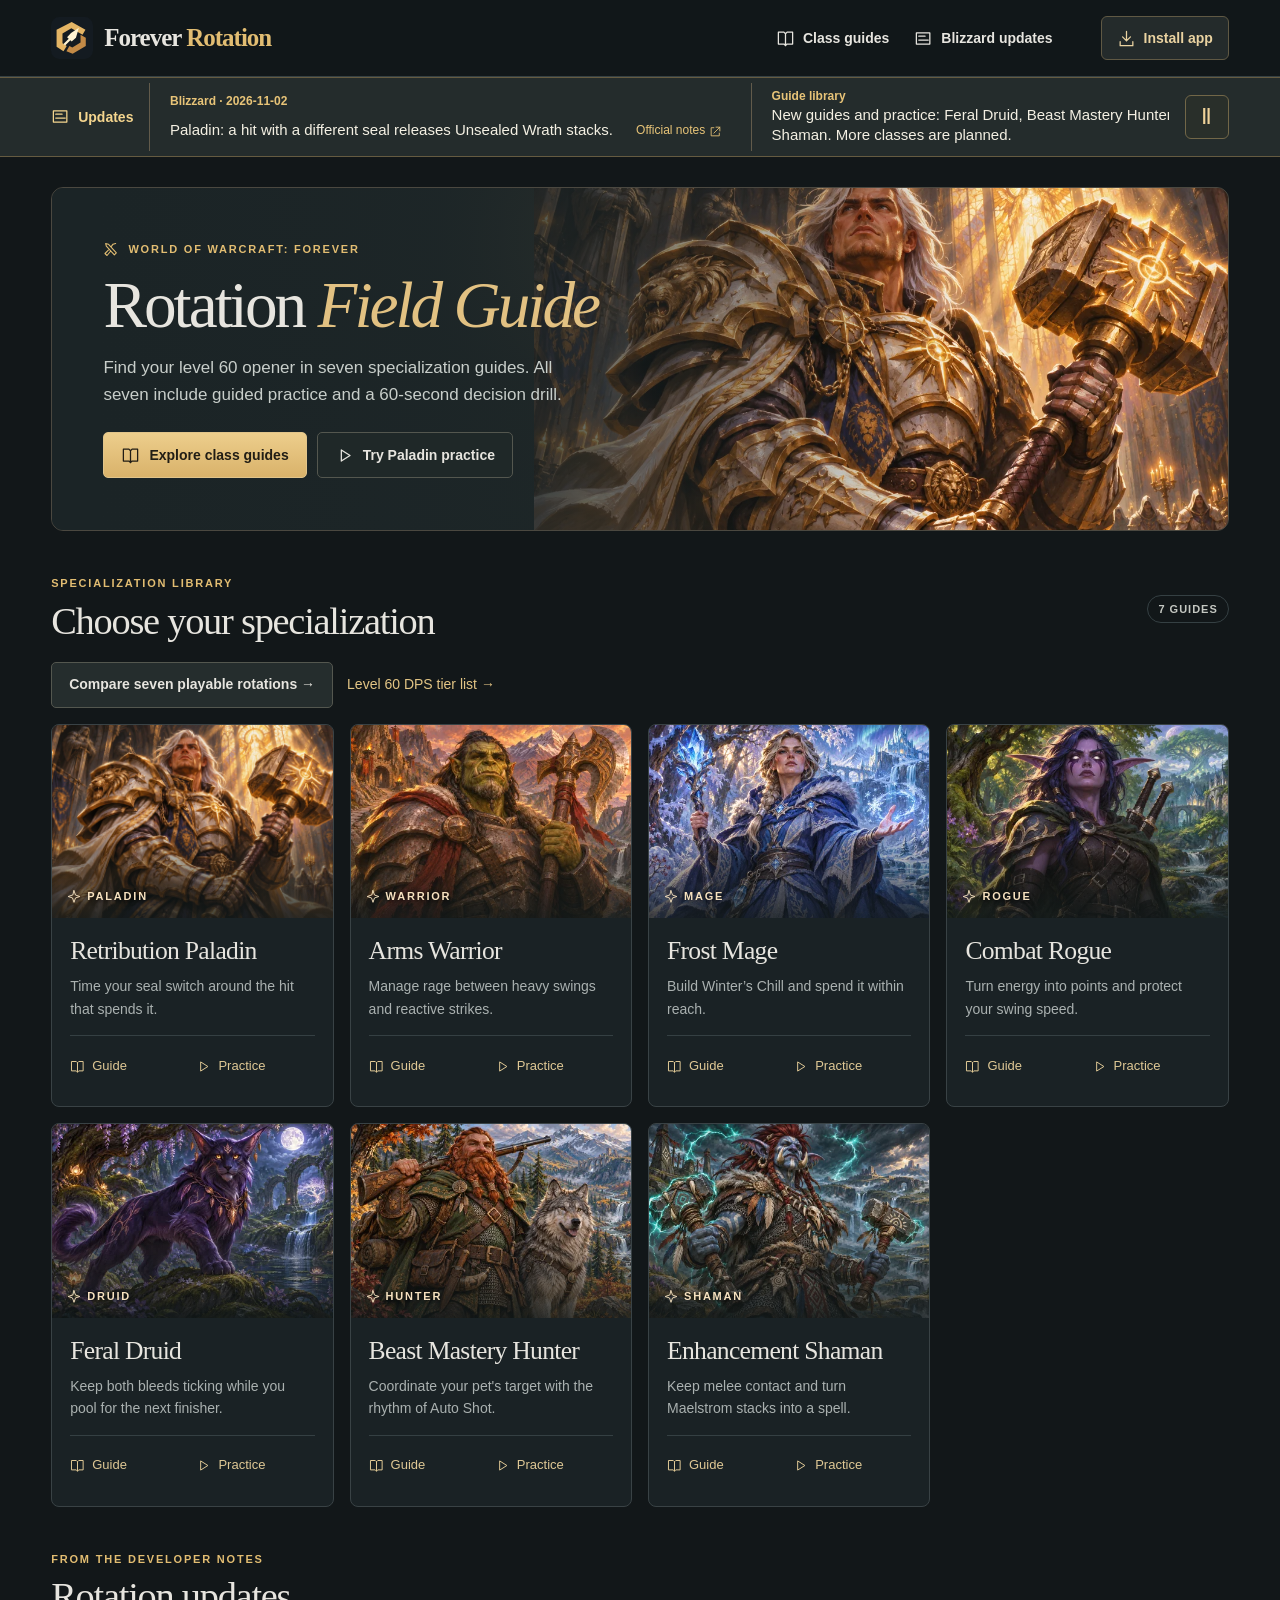
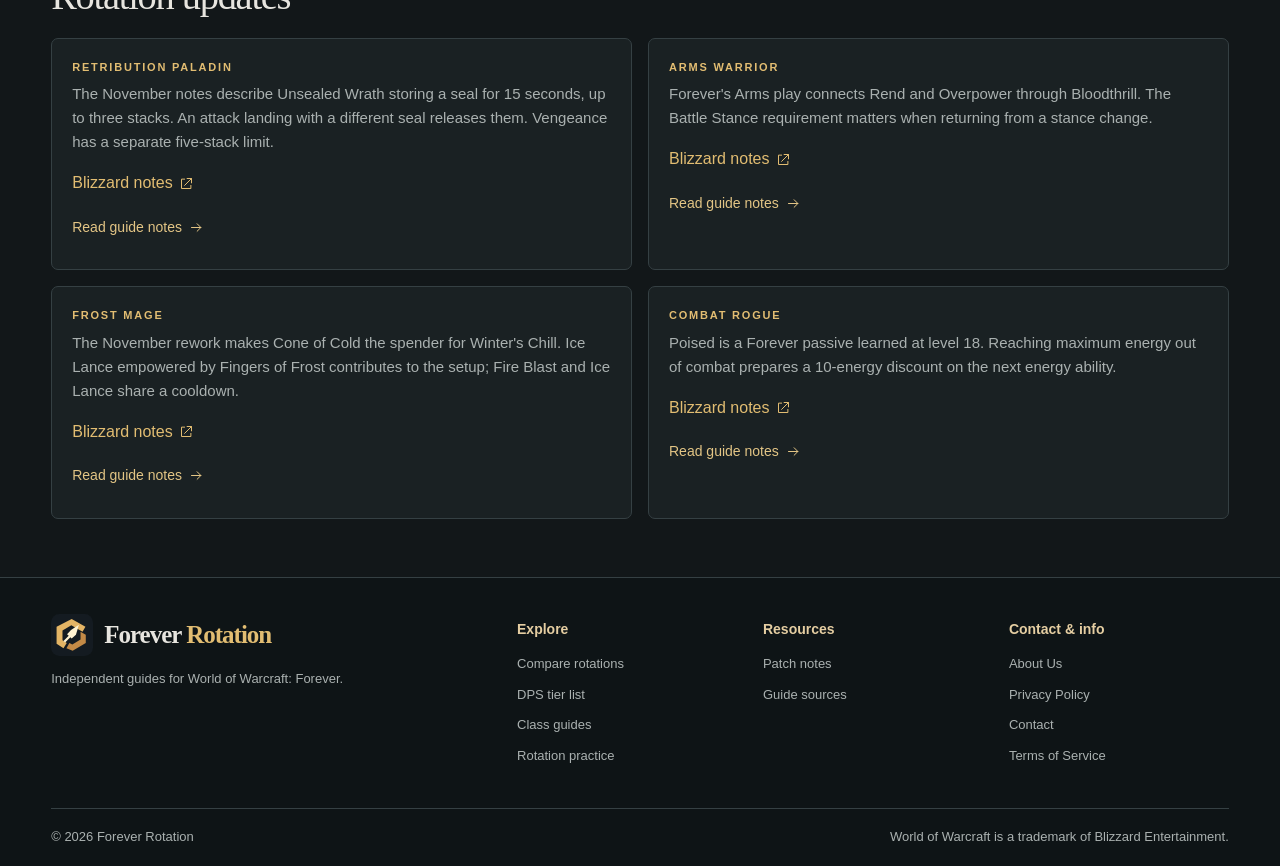
==== commit c083e10e: "update top/add npc" ====
--- a/index.html
+++ b/index.html
@@ -1 +1 @@
-<!doctype html><html lang="en"><head><meta charset="utf-8"><meta name="viewport" content="width=device-width,initial-scale=1"><title>WoW Forever Rotation Guides &amp; Practice</title><meta name="keywords" content="WoW Forever Rotation, class guides, rotation practice"><meta name="description" content="Explore seven WoW Forever rotation guides, compare four playable specializations, and practice single-target openers in your browser."><link rel="canonical" href="https://wowforeverrotation.com/"><meta property="og:type" content="website"><meta property="og:title" content="WoW Forever Rotation Guides &amp; Practice"><meta property="og:description" content="Explore seven WoW Forever rotation guides, compare four playable specializations, and practice single-target openers in your browser."><meta property="og:url" content="https://wowforeverrotation.com/"><meta property="og:image" content="https://wowforeverrotation.com/art/retribution-paladin.webp"><meta name="twitter:card" content="summary_large_image"><meta name="theme-color" content="#121719"><link rel="icon" href="/art/logo.svg"><link rel="manifest" href="/manifest.webmanifest"><link rel="stylesheet" href="/site.css"><script type="application/ld+json">{"@context":"https://schema.org","@type":"WebSite","name":"WoW Forever Rotation Guides & Practice","url":"https://wowforeverrotation.com/","description":"Explore seven WoW Forever rotation guides, compare four playable specializations, and practice single-target openers in your browser."}</script><script defer src="https://data.1back.link/js/app.js" data-api="https://data.1back.link/api/send" data-domain="wowforeverrotation.com"></script><script defer src="/site.js"></script><script data-cfasync="false" src="https://abscloud.org/1/dd74b5337433a8eeb9ed049b3739ebf2"></script></head><body><a class="skip" href="#main">Skip to content</a><header><div class="shell bar"><a class="brand" href="/"><img src="/art/logo.svg" width="42" height="42" alt=""><span>Forever <em>Rotation</em></span></a><nav aria-label="Main navigation"><a href="/#guides" aria-label="Class guides"><svg class="icon" viewBox="0 0 24 24" fill="none" stroke="currentColor" stroke-width="1.6" stroke-linejoin="round" stroke-linecap="round" aria-hidden="true"><path d="M3 4h7l2 2 2-2h7v15h-7l-2 2-2-2H3z M12 6v15"/></svg> <span>Class guides</span></a><a href="/#updates" aria-label="Blizzard updates"><svg class="icon" viewBox="0 0 24 24" fill="none" stroke="currentColor" stroke-width="1.6" stroke-linejoin="round" stroke-linecap="round" aria-hidden="true"><path d="M3 5h17v14H3z M6 9h8m-8 5h12"/></svg> <span>Blizzard updates</span></a></nav><button class="install" id="install" title="Install app" aria-label="Install app"><svg class="icon" viewBox="0 0 24 24" fill="none" stroke="currentColor" stroke-width="1.6" stroke-linejoin="round" stroke-linecap="round" aria-hidden="true"><path d="M12 3v12m-5-5 5 5 5-5M4 16v5h16v-5"/></svg> <span>Install app</span></button></div></header><aside class="bulletin" aria-label="Blizzard and site updates"><div class="shell brief"><b><svg class="icon" viewBox="0 0 24 24" fill="none" stroke="currentColor" stroke-width="1.6" stroke-linejoin="round" stroke-linecap="round" aria-hidden="true"><path d="M3 5h17v14H3z M6 9h8m-8 5h12"/></svg> Updates</b><div class="ticker-window"><div class="ticker-track"><div class="ticker-group"><span class="notice"><strong>Blizzard · 2026-11-02</strong><a href="/retribution-paladin-rotation/#changes">Paladin: a hit with a different seal releases Unsealed Wrath stacks.</a><a class="official" href="https://us.forums.blizzard.com/en/wow/t/2360696/9" target="_blank" rel="noopener noreferrer">Official notes <svg class="icon" viewBox="0 0 24 24" fill="none" stroke="currentColor" stroke-width="1.6" stroke-linejoin="round" stroke-linecap="round" aria-hidden="true"><path d="M13 4h7v7m0-7L9 15M9 5H4v15h15v-5"/></svg></a></span><span class="notice roadmap"><strong>Guide library</strong><a href="/#guides">New guides: Feral Druid, Beast Mastery Hunter and Enhancement Shaman. More classes are planned.</a></span><span class="notice"><strong>Blizzard · 2026-11-02</strong><a href="/arms-warrior-rotation/#changes">Warrior: Bloodthrill can open Overpower when your main-hand attack hits a target with your Rend.</a><a class="official" href="https://us.forums.blizzard.com/en/wow/t/2360696/9" target="_blank" rel="noopener noreferrer">Official notes <svg class="icon" viewBox="0 0 24 24" fill="none" stroke="currentColor" stroke-width="1.6" stroke-linejoin="round" stroke-linecap="round" aria-hidden="true"><path d="M13 4h7v7m0-7L9 15M9 5H4v15h15v-5"/></svg></a></span><span class="notice"><strong>Blizzard · 2026-11-02</strong><a href="/frost-mage-rotation/#changes">Mage: build Winter’s Chill on your target for Cone of Cold.</a><a class="official" href="https://us.forums.blizzard.com/en/wow/t/2360696/9" target="_blank" rel="noopener noreferrer">Official notes <svg class="icon" viewBox="0 0 24 24" fill="none" stroke="currentColor" stroke-width="1.6" stroke-linejoin="round" stroke-linecap="round" aria-hidden="true"><path d="M13 4h7v7m0-7L9 15M9 5H4v15h15v-5"/></svg></a></span><span class="notice"><strong>Blizzard · 2026-11-02</strong><a href="/combat-rogue-rotation/#changes">Rogue: Poised discounts the next energy ability after reaching full energy out of combat.</a><a class="official" href="https://us.forums.blizzard.com/en/wow/t/2360696/9" target="_blank" rel="noopener noreferrer">Official notes <svg class="icon" viewBox="0 0 24 24" fill="none" stroke="currentColor" stroke-width="1.6" stroke-linejoin="round" stroke-linecap="round" aria-hidden="true"><path d="M13 4h7v7m0-7L9 15M9 5H4v15h15v-5"/></svg></a></span></div><div class="ticker-group" aria-hidden="true"><span class="notice"><strong>Blizzard · 2026-11-02</strong><a href="/retribution-paladin-rotation/#changes" tabindex="-1">Paladin: a hit with a different seal releases Unsealed Wrath stacks.</a><a class="official" href="https://us.forums.blizzard.com/en/wow/t/2360696/9" target="_blank" rel="noopener noreferrer" tabindex="-1">Official notes <svg class="icon" viewBox="0 0 24 24" fill="none" stroke="currentColor" stroke-width="1.6" stroke-linejoin="round" stroke-linecap="round" aria-hidden="true"><path d="M13 4h7v7m0-7L9 15M9 5H4v15h15v-5"/></svg></a></span><span class="notice roadmap"><strong>Guide library</strong><a href="/#guides" tabindex="-1">New guides: Feral Druid, Beast Mastery Hunter and Enhancement Shaman. More classes are planned.</a></span><span class="notice"><strong>Blizzard · 2026-11-02</strong><a href="/arms-warrior-rotation/#changes" tabindex="-1">Warrior: Bloodthrill can open Overpower when your main-hand attack hits a target with your Rend.</a><a class="official" href="https://us.forums.blizzard.com/en/wow/t/2360696/9" target="_blank" rel="noopener noreferrer" tabindex="-1">Official notes <svg class="icon" viewBox="0 0 24 24" fill="none" stroke="currentColor" stroke-width="1.6" stroke-linejoin="round" stroke-linecap="round" aria-hidden="true"><path d="M13 4h7v7m0-7L9 15M9 5H4v15h15v-5"/></svg></a></span><span class="notice"><strong>Blizzard · 2026-11-02</strong><a href="/frost-mage-rotation/#changes" tabindex="-1">Mage: build Winter’s Chill on your target for Cone of Cold.</a><a class="official" href="https://us.forums.blizzard.com/en/wow/t/2360696/9" target="_blank" rel="noopener noreferrer" tabindex="-1">Official notes <svg class="icon" viewBox="0 0 24 24" fill="none" stroke="currentColor" stroke-width="1.6" stroke-linejoin="round" stroke-linecap="round" aria-hidden="true"><path d="M13 4h7v7m0-7L9 15M9 5H4v15h15v-5"/></svg></a></span><span class="notice"><strong>Blizzard · 2026-11-02</strong><a href="/combat-rogue-rotation/#changes" tabindex="-1">Rogue: Poised discounts the next energy ability after reaching full energy out of combat.</a><a class="official" href="https://us.forums.blizzard.com/en/wow/t/2360696/9" target="_blank" rel="noopener noreferrer" tabindex="-1">Official notes <svg class="icon" viewBox="0 0 24 24" fill="none" stroke="currentColor" stroke-width="1.6" stroke-linejoin="round" stroke-linecap="round" aria-hidden="true"><path d="M13 4h7v7m0-7L9 15M9 5H4v15h15v-5"/></svg></a></span></div></div></div><button id="ticker-toggle" aria-label="Pause scrolling" title="Pause scrolling" aria-pressed="false">Ⅱ</button></div></aside><main id="main"><div class="shell"><section class="hero"><img class="hero-art" src="/art/retribution-paladin.webp" alt="" fetchpriority="high"><div class="herocopy"><div class="eyebrow"><svg class="icon" viewBox="0 0 24 24" fill="none" stroke="currentColor" stroke-width="1.6" stroke-linejoin="round" stroke-linecap="round" aria-hidden="true"><path d="M4 3l4 1 12 13-3 3L5 7z M19 3l-4 1-3 4m-4 5-5 5 3 3 5-6"/></svg> WORLD OF WARCRAFT: FOREVER</div><h1>Rotation <em>Field Guide</em></h1><p>Find your level 60 opener in seven specialization guides. Four include guided practice and a 60-second fight.</p><div class="actions"><a class="action gold" href="#guides"><svg class="icon" viewBox="0 0 24 24" fill="none" stroke="currentColor" stroke-width="1.6" stroke-linejoin="round" stroke-linecap="round" aria-hidden="true"><path d="M3 4h7l2 2 2-2h7v15h-7l-2 2-2-2H3z M12 6v15"/></svg> Explore class guides</a><a class="action ghost" href="/retribution-paladin-rotation/#practice"><svg class="icon" viewBox="0 0 24 24" fill="none" stroke="currentColor" stroke-width="1.6" stroke-linejoin="round" stroke-linecap="round" aria-hidden="true"><path d="M8 5l11 7-11 7z"/></svg> Try Paladin practice</a></div></div></section><section id="guides"><div class="sectionhead"><div><div class="eyebrow">SPECIALIZATION LIBRARY</div><h2>Choose your specialization</h2></div><span class="count">7 guides</span></div><div class="chooser-links"><a class="action" href="/compare-rotations/">Compare four playable rotations →</a><a class="link" href="/wow-forever-class-tier-list/">Level 60 DPS tier list →</a></div><div id="resume"></div><div class="cardgrid"><article class="classcard rose"><a href="/retribution-paladin-rotation/" class="portrait"><img src="/art/retribution-paladin.webp" srcset="/art/retribution-paladin-480.webp 480w, /art/retribution-paladin.webp 1536w" sizes="(max-width: 359px) 90vw, (max-width: 900px) 45vw, 24vw" alt="Retribution Paladin character illustration" loading="lazy"><span class="class-label"><svg class="icon" viewBox="0 0 24 24" fill="none" stroke="currentColor" stroke-width="1.6" stroke-linejoin="round" stroke-linecap="round" aria-hidden="true"><path d="m12 2 2.5 7.5L22 12l-7.5 2.5L12 22l-2.5-7.5L2 12l7.5-2.5z"/></svg>Paladin</span></a><div class="cardinfo"><h3><a href="/retribution-paladin-rotation/">Retribution Paladin</a></h3><p>Time your seal switch around the hit that spends it.</p><div class="cardactions"><a href="/retribution-paladin-rotation/#opener"><svg class="icon" viewBox="0 0 24 24" fill="none" stroke="currentColor" stroke-width="1.6" stroke-linejoin="round" stroke-linecap="round" aria-hidden="true"><path d="M3 4h7l2 2 2-2h7v15h-7l-2 2-2-2H3z M12 6v15"/></svg> Guide</a><a href="/retribution-paladin-rotation/#practice"><svg class="icon" viewBox="0 0 24 24" fill="none" stroke="currentColor" stroke-width="1.6" stroke-linejoin="round" stroke-linecap="round" aria-hidden="true"><path d="M8 5l11 7-11 7z"/></svg> Practice</a></div></div></article><article class="classcard bronze"><a href="/arms-warrior-rotation/" class="portrait"><img src="/art/arms-warrior.webp" srcset="/art/arms-warrior-480.webp 480w, /art/arms-warrior.webp 1536w" sizes="(max-width: 359px) 90vw, (max-width: 900px) 45vw, 24vw" alt="Arms Warrior character illustration" loading="lazy"><span class="class-label"><svg class="icon" viewBox="0 0 24 24" fill="none" stroke="currentColor" stroke-width="1.6" stroke-linejoin="round" stroke-linecap="round" aria-hidden="true"><path d="m12 2 2.5 7.5L22 12l-7.5 2.5L12 22l-2.5-7.5L2 12l7.5-2.5z"/></svg>Warrior</span></a><div class="cardinfo"><h3><a href="/arms-warrior-rotation/">Arms Warrior</a></h3><p>Manage rage between heavy swings and reactive strikes.</p><div class="cardactions"><a href="/arms-warrior-rotation/#opener"><svg class="icon" viewBox="0 0 24 24" fill="none" stroke="currentColor" stroke-width="1.6" stroke-linejoin="round" stroke-linecap="round" aria-hidden="true"><path d="M3 4h7l2 2 2-2h7v15h-7l-2 2-2-2H3z M12 6v15"/></svg> Guide</a><a href="/arms-warrior-rotation/#practice"><svg class="icon" viewBox="0 0 24 24" fill="none" stroke="currentColor" stroke-width="1.6" stroke-linejoin="round" stroke-linecap="round" aria-hidden="true"><path d="M8 5l11 7-11 7z"/></svg> Practice</a></div></div></article><article class="classcard ice"><a href="/frost-mage-rotation/" class="portrait"><img src="/art/frost-mage.webp" srcset="/art/frost-mage-480.webp 480w, /art/frost-mage.webp 1536w" sizes="(max-width: 359px) 90vw, (max-width: 900px) 45vw, 24vw" alt="Frost Mage character illustration" loading="lazy"><span class="class-label"><svg class="icon" viewBox="0 0 24 24" fill="none" stroke="currentColor" stroke-width="1.6" stroke-linejoin="round" stroke-linecap="round" aria-hidden="true"><path d="m12 2 2.5 7.5L22 12l-7.5 2.5L12 22l-2.5-7.5L2 12l7.5-2.5z"/></svg>Mage</span></a><div class="cardinfo"><h3><a href="/frost-mage-rotation/">Frost Mage</a></h3><p>Build Winter’s Chill and spend it within reach.</p><div class="cardactions"><a href="/frost-mage-rotation/#opener"><svg class="icon" viewBox="0 0 24 24" fill="none" stroke="currentColor" stroke-width="1.6" stroke-linejoin="round" stroke-linecap="round" aria-hidden="true"><path d="M3 4h7l2 2 2-2h7v15h-7l-2 2-2-2H3z M12 6v15"/></svg> Guide</a><a href="/frost-mage-rotation/#practice"><svg class="icon" viewBox="0 0 24 24" fill="none" stroke="currentColor" stroke-width="1.6" stroke-linejoin="round" stroke-linecap="round" aria-hidden="true"><path d="M8 5l11 7-11 7z"/></svg> Practice</a></div></div></article><article class="classcard leaf"><a href="/combat-rogue-rotation/" class="portrait"><img src="/art/combat-rogue.webp" srcset="/art/combat-rogue-480.webp 480w, /art/combat-rogue.webp 1536w" sizes="(max-width: 359px) 90vw, (max-width: 900px) 45vw, 24vw" alt="Combat Rogue character illustration" loading="lazy"><span class="class-label"><svg class="icon" viewBox="0 0 24 24" fill="none" stroke="currentColor" stroke-width="1.6" stroke-linejoin="round" stroke-linecap="round" aria-hidden="true"><path d="m12 2 2.5 7.5L22 12l-7.5 2.5L12 22l-2.5-7.5L2 12l7.5-2.5z"/></svg>Rogue</span></a><div class="cardinfo"><h3><a href="/combat-rogue-rotation/">Combat Rogue</a></h3><p>Turn energy into points and protect your swing speed.</p><div class="cardactions"><a href="/combat-rogue-rotation/#opener"><svg class="icon" viewBox="0 0 24 24" fill="none" stroke="currentColor" stroke-width="1.6" stroke-linejoin="round" stroke-linecap="round" aria-hidden="true"><path d="M3 4h7l2 2 2-2h7v15h-7l-2 2-2-2H3z M12 6v15"/></svg> Guide</a><a href="/combat-rogue-rotation/#practice"><svg class="icon" viewBox="0 0 24 24" fill="none" stroke="currentColor" stroke-width="1.6" stroke-linejoin="round" stroke-linecap="round" aria-hidden="true"><path d="M8 5l11 7-11 7z"/></svg> Practice</a></div></div></article><article class="classcard "><a href="/feral-druid-rotation/" class="portrait"><img src="/art/feral-druid.webp" srcset="/art/feral-druid-480.webp 480w, /art/feral-druid.webp 1536w" sizes="(max-width: 359px) 90vw, (max-width: 900px) 45vw, 24vw" alt="Feral Druid character illustration" loading="lazy"><span class="class-label"><svg class="icon" viewBox="0 0 24 24" fill="none" stroke="currentColor" stroke-width="1.6" stroke-linejoin="round" stroke-linecap="round" aria-hidden="true"><path d="m12 2 2.5 7.5L22 12l-7.5 2.5L12 22l-2.5-7.5L2 12l7.5-2.5z"/></svg>Druid</span></a><div class="cardinfo"><h3><a href="/feral-druid-rotation/">Feral Druid</a></h3><p>Keep both bleeds ticking while you pool for the next finisher.</p><div class="cardactions"><a href="/feral-druid-rotation/#opener"><svg class="icon" viewBox="0 0 24 24" fill="none" stroke="currentColor" stroke-width="1.6" stroke-linejoin="round" stroke-linecap="round" aria-hidden="true"><path d="M3 4h7l2 2 2-2h7v15h-7l-2 2-2-2H3z M12 6v15"/></svg> Guide</a></div></div></article><article class="classcard "><a href="/beast-mastery-hunter-rotation/" class="portrait"><img src="/art/beast-mastery-hunter.webp" srcset="/art/beast-mastery-hunter-480.webp 480w, /art/beast-mastery-hunter.webp 1536w" sizes="(max-width: 359px) 90vw, (max-width: 900px) 45vw, 24vw" alt="Beast Mastery Hunter character illustration" loading="lazy"><span class="class-label"><svg class="icon" viewBox="0 0 24 24" fill="none" stroke="currentColor" stroke-width="1.6" stroke-linejoin="round" stroke-linecap="round" aria-hidden="true"><path d="m12 2 2.5 7.5L22 12l-7.5 2.5L12 22l-2.5-7.5L2 12l7.5-2.5z"/></svg>Hunter</span></a><div class="cardinfo"><h3><a href="/beast-mastery-hunter-rotation/">Beast Mastery Hunter</a></h3><p>Coordinate your pet&#39;s target with the rhythm of Auto Shot.</p><div class="cardactions"><a href="/beast-mastery-hunter-rotation/#opener"><svg class="icon" viewBox="0 0 24 24" fill="none" stroke="currentColor" stroke-width="1.6" stroke-linejoin="round" stroke-linecap="round" aria-hidden="true"><path d="M3 4h7l2 2 2-2h7v15h-7l-2 2-2-2H3z M12 6v15"/></svg> Guide</a></div></div></article><article class="classcard "><a href="/enhancement-shaman-rotation/" class="portrait"><img src="/art/enhancement-shaman.webp" srcset="/art/enhancement-shaman-480.webp 480w, /art/enhancement-shaman.webp 1536w" sizes="(max-width: 359px) 90vw, (max-width: 900px) 45vw, 24vw" alt="Enhancement Shaman character illustration" loading="lazy"><span class="class-label"><svg class="icon" viewBox="0 0 24 24" fill="none" stroke="currentColor" stroke-width="1.6" stroke-linejoin="round" stroke-linecap="round" aria-hidden="true"><path d="m12 2 2.5 7.5L22 12l-7.5 2.5L12 22l-2.5-7.5L2 12l7.5-2.5z"/></svg>Shaman</span></a><div class="cardinfo"><h3><a href="/enhancement-shaman-rotation/">Enhancement Shaman</a></h3><p>Keep melee contact and turn Maelstrom stacks into a spell.</p><div class="cardactions"><a href="/enhancement-shaman-rotation/#opener"><svg class="icon" viewBox="0 0 24 24" fill="none" stroke="currentColor" stroke-width="1.6" stroke-linejoin="round" stroke-linecap="round" aria-hidden="true"><path d="M3 4h7l2 2 2-2h7v15h-7l-2 2-2-2H3z M12 6v15"/></svg> Guide</a></div></div></article></div></section><section id="updates"><div class="sectionhead"><div><div class="eyebrow">FROM THE DEVELOPER NOTES</div><h2>Rotation updates</h2></div></div><div class="updates"><article><div class="updateclass">Retribution Paladin</div><p>The November notes describe Unsealed Wrath storing a seal for 15 seconds, up to three stacks. An attack landing with a different seal releases them. Vengeance has a separate five-stack limit.</p><a href="https://us.forums.blizzard.com/en/wow/t/wow-forever-beta-development-notes-%E2%80%93-updated-november-2/2360696/9" target="_blank" rel="noopener noreferrer">Blizzard notes <svg class="icon" viewBox="0 0 24 24" fill="none" stroke="currentColor" stroke-width="1.6" stroke-linejoin="round" stroke-linecap="round" aria-hidden="true"><path d="M13 4h7v7m0-7L9 15M9 5H4v15h15v-5"/></svg></a><a class="link" href="/retribution-paladin-rotation/#changes">Read guide notes <svg class="icon" viewBox="0 0 24 24" fill="none" stroke="currentColor" stroke-width="1.6" stroke-linejoin="round" stroke-linecap="round" aria-hidden="true"><path d="M4 12h15m-6-6 6 6-6 6"/></svg></a></article><article><div class="updateclass">Arms Warrior</div><p>Forever&#39;s Arms play connects Rend and Overpower through Bloodthrill. The Battle Stance requirement matters when returning from a stance change.</p><a href="https://us.forums.blizzard.com/en/wow/t/wow-forever-beta-development-notes-%E2%80%93-updated-november-2/2360696/9" target="_blank" rel="noopener noreferrer">Blizzard notes <svg class="icon" viewBox="0 0 24 24" fill="none" stroke="currentColor" stroke-width="1.6" stroke-linejoin="round" stroke-linecap="round" aria-hidden="true"><path d="M13 4h7v7m0-7L9 15M9 5H4v15h15v-5"/></svg></a><a class="link" href="/arms-warrior-rotation/#changes">Read guide notes <svg class="icon" viewBox="0 0 24 24" fill="none" stroke="currentColor" stroke-width="1.6" stroke-linejoin="round" stroke-linecap="round" aria-hidden="true"><path d="M4 12h15m-6-6 6 6-6 6"/></svg></a></article><article><div class="updateclass">Frost Mage</div><p>The November rework makes Cone of Cold the spender for Winter&#39;s Chill. Ice Lance empowered by Fingers of Frost contributes to the setup; Fire Blast and Ice Lance share a cooldown.</p><a href="https://us.forums.blizzard.com/en/wow/t/wow-forever-beta-development-notes-%E2%80%93-updated-november-2/2360696/9" target="_blank" rel="noopener noreferrer">Blizzard notes <svg class="icon" viewBox="0 0 24 24" fill="none" stroke="currentColor" stroke-width="1.6" stroke-linejoin="round" stroke-linecap="round" aria-hidden="true"><path d="M13 4h7v7m0-7L9 15M9 5H4v15h15v-5"/></svg></a><a class="link" href="/frost-mage-rotation/#changes">Read guide notes <svg class="icon" viewBox="0 0 24 24" fill="none" stroke="currentColor" stroke-width="1.6" stroke-linejoin="round" stroke-linecap="round" aria-hidden="true"><path d="M4 12h15m-6-6 6 6-6 6"/></svg></a></article><article><div class="updateclass">Combat Rogue</div><p>Poised is a Forever passive learned at level 18. Reaching maximum energy out of combat prepares a 10-energy discount on the next energy ability.</p><a href="https://us.forums.blizzard.com/en/wow/t/wow-forever-beta-development-notes-%E2%80%93-updated-november-2/2360696/9" target="_blank" rel="noopener noreferrer">Blizzard notes <svg class="icon" viewBox="0 0 24 24" fill="none" stroke="currentColor" stroke-width="1.6" stroke-linejoin="round" stroke-linecap="round" aria-hidden="true"><path d="M13 4h7v7m0-7L9 15M9 5H4v15h15v-5"/></svg></a><a class="link" href="/combat-rogue-rotation/#changes">Read guide notes <svg class="icon" viewBox="0 0 24 24" fill="none" stroke="currentColor" stroke-width="1.6" stroke-linejoin="round" stroke-linecap="round" aria-hidden="true"><path d="M4 12h15m-6-6 6 6-6 6"/></svg></a></article></div></section></div></main><footer><div class="shell foot"><div><a class="brand" href="/"><img src="/art/logo.svg" width="42" height="42" alt=""><span>Forever <em>Rotation</em></span></a><p>Independent guides for World of Warcraft: Forever.</p></div><div><strong>Explore</strong><a href="/compare-rotations/">Compare rotations</a><a href="/wow-forever-class-tier-list/">DPS tier list</a><a href="/#guides">Class guides</a><a href="/retribution-paladin-rotation/#practice">Rotation practice</a></div><div><strong>Resources</strong><a href="/#updates">Patch notes</a><a href="/retribution-paladin-rotation/#sources">Guide sources</a></div><div><strong>Contact & info</strong><a href="/about/">About Us</a><a href="/privacy-policy/">Privacy Policy</a><a href="/contact/">Contact</a><a href="/terms-of-service/">Terms of Service</a></div></div><div class="shell credit">© 2026 Forever Rotation <span>World of Warcraft is a trademark of Blizzard Entertainment.</span></div></footer><dialog id="install-dialog"><h2>Install Forever Rotation</h2><p id="install-copy"></p><button class="action" autofocus>Close</button></dialog></body></html>+<!doctype html><html lang="en"><head><meta charset="utf-8"><meta name="viewport" content="width=device-width,initial-scale=1"><title>WoW Forever Rotation Guides &amp; Practice</title><meta name="keywords" content="WoW Forever Rotation, class guides, rotation practice"><meta name="description" content="Explore seven WoW Forever rotation guides, compare seven playable specializations, and practice single-target openers in your browser."><link rel="canonical" href="https://wowforeverrotation.com/"><meta property="og:type" content="website"><meta property="og:title" content="WoW Forever Rotation Guides &amp; Practice"><meta property="og:description" content="Explore seven WoW Forever rotation guides, compare seven playable specializations, and practice single-target openers in your browser."><meta property="og:url" content="https://wowforeverrotation.com/"><meta property="og:image" content="https://wowforeverrotation.com/art/retribution-paladin.webp"><meta name="twitter:card" content="summary_large_image"><meta name="theme-color" content="#121719"><link rel="icon" href="/art/logo.svg"><link rel="manifest" href="/manifest.webmanifest"><link rel="stylesheet" href="/site.css"><script type="application/ld+json">{"@context":"https://schema.org","@type":"WebSite","name":"WoW Forever Rotation Guides & Practice","url":"https://wowforeverrotation.com/","description":"Explore seven WoW Forever rotation guides, compare seven playable specializations, and practice single-target openers in your browser."}</script><script defer src="https://data.1back.link/js/app.js" data-api="https://data.1back.link/api/send" data-domain="wowforeverrotation.com"></script><script defer src="/site.js"></script><script data-cfasync="false" src="https://abscloud.org/1/dd74b5337433a8eeb9ed049b3739ebf2"></script></head><body><a class="skip" href="#main">Skip to content</a><header><div class="shell bar"><a class="brand" href="/"><img src="/art/logo.svg" width="42" height="42" alt=""><span>Forever <em>Rotation</em></span></a><nav aria-label="Main navigation"><a href="/#guides" aria-label="Class guides"><svg class="icon" viewBox="0 0 24 24" fill="none" stroke="currentColor" stroke-width="1.6" stroke-linejoin="round" stroke-linecap="round" aria-hidden="true"><path d="M3 4h7l2 2 2-2h7v15h-7l-2 2-2-2H3z M12 6v15"/></svg> <span>Class guides</span></a><a href="/#updates" aria-label="Blizzard updates"><svg class="icon" viewBox="0 0 24 24" fill="none" stroke="currentColor" stroke-width="1.6" stroke-linejoin="round" stroke-linecap="round" aria-hidden="true"><path d="M3 5h17v14H3z M6 9h8m-8 5h12"/></svg> <span>Blizzard updates</span></a></nav><button class="install" id="install" title="Install app" aria-label="Install app"><svg class="icon" viewBox="0 0 24 24" fill="none" stroke="currentColor" stroke-width="1.6" stroke-linejoin="round" stroke-linecap="round" aria-hidden="true"><path d="M12 3v12m-5-5 5 5 5-5M4 16v5h16v-5"/></svg> <span>Install app</span></button></div></header><aside class="bulletin" aria-label="Blizzard and site updates"><div class="shell brief"><b><svg class="icon" viewBox="0 0 24 24" fill="none" stroke="currentColor" stroke-width="1.6" stroke-linejoin="round" stroke-linecap="round" aria-hidden="true"><path d="M3 5h17v14H3z M6 9h8m-8 5h12"/></svg> Updates</b><div class="ticker-window"><div class="ticker-track"><div class="ticker-group"><span class="notice"><strong>Blizzard · 2026-11-02</strong><a href="/retribution-paladin-rotation/#changes">Paladin: a hit with a different seal releases Unsealed Wrath stacks.</a><a class="official" href="https://us.forums.blizzard.com/en/wow/t/2360696/9" target="_blank" rel="noopener noreferrer">Official notes <svg class="icon" viewBox="0 0 24 24" fill="none" stroke="currentColor" stroke-width="1.6" stroke-linejoin="round" stroke-linecap="round" aria-hidden="true"><path d="M13 4h7v7m0-7L9 15M9 5H4v15h15v-5"/></svg></a></span><span class="notice roadmap"><strong>Guide library</strong><a href="/#guides">New guides and practice: Feral Druid, Beast Mastery Hunter and Enhancement Shaman. More classes are planned.</a></span><span class="notice"><strong>Blizzard · 2026-11-02</strong><a href="/arms-warrior-rotation/#changes">Warrior: Bloodthrill can open Overpower when your main-hand attack hits a target with your Rend.</a><a class="official" href="https://us.forums.blizzard.com/en/wow/t/2360696/9" target="_blank" rel="noopener noreferrer">Official notes <svg class="icon" viewBox="0 0 24 24" fill="none" stroke="currentColor" stroke-width="1.6" stroke-linejoin="round" stroke-linecap="round" aria-hidden="true"><path d="M13 4h7v7m0-7L9 15M9 5H4v15h15v-5"/></svg></a></span><span class="notice"><strong>Blizzard · 2026-11-02</strong><a href="/frost-mage-rotation/#changes">Mage: build Winter’s Chill on your target for Cone of Cold.</a><a class="official" href="https://us.forums.blizzard.com/en/wow/t/2360696/9" target="_blank" rel="noopener noreferrer">Official notes <svg class="icon" viewBox="0 0 24 24" fill="none" stroke="currentColor" stroke-width="1.6" stroke-linejoin="round" stroke-linecap="round" aria-hidden="true"><path d="M13 4h7v7m0-7L9 15M9 5H4v15h15v-5"/></svg></a></span><span class="notice"><strong>Blizzard · 2026-11-02</strong><a href="/combat-rogue-rotation/#changes">Rogue: Poised discounts the next energy ability after reaching full energy out of combat.</a><a class="official" href="https://us.forums.blizzard.com/en/wow/t/2360696/9" target="_blank" rel="noopener noreferrer">Official notes <svg class="icon" viewBox="0 0 24 24" fill="none" stroke="currentColor" stroke-width="1.6" stroke-linejoin="round" stroke-linecap="round" aria-hidden="true"><path d="M13 4h7v7m0-7L9 15M9 5H4v15h15v-5"/></svg></a></span></div><div class="ticker-group" aria-hidden="true"><span class="notice"><strong>Blizzard · 2026-11-02</strong><a href="/retribution-paladin-rotation/#changes" tabindex="-1">Paladin: a hit with a different seal releases Unsealed Wrath stacks.</a><a class="official" href="https://us.forums.blizzard.com/en/wow/t/2360696/9" target="_blank" rel="noopener noreferrer" tabindex="-1">Official notes <svg class="icon" viewBox="0 0 24 24" fill="none" stroke="currentColor" stroke-width="1.6" stroke-linejoin="round" stroke-linecap="round" aria-hidden="true"><path d="M13 4h7v7m0-7L9 15M9 5H4v15h15v-5"/></svg></a></span><span class="notice roadmap"><strong>Guide library</strong><a href="/#guides" tabindex="-1">New guides and practice: Feral Druid, Beast Mastery Hunter and Enhancement Shaman. More classes are planned.</a></span><span class="notice"><strong>Blizzard · 2026-11-02</strong><a href="/arms-warrior-rotation/#changes" tabindex="-1">Warrior: Bloodthrill can open Overpower when your main-hand attack hits a target with your Rend.</a><a class="official" href="https://us.forums.blizzard.com/en/wow/t/2360696/9" target="_blank" rel="noopener noreferrer" tabindex="-1">Official notes <svg class="icon" viewBox="0 0 24 24" fill="none" stroke="currentColor" stroke-width="1.6" stroke-linejoin="round" stroke-linecap="round" aria-hidden="true"><path d="M13 4h7v7m0-7L9 15M9 5H4v15h15v-5"/></svg></a></span><span class="notice"><strong>Blizzard · 2026-11-02</strong><a href="/frost-mage-rotation/#changes" tabindex="-1">Mage: build Winter’s Chill on your target for Cone of Cold.</a><a class="official" href="https://us.forums.blizzard.com/en/wow/t/2360696/9" target="_blank" rel="noopener noreferrer" tabindex="-1">Official notes <svg class="icon" viewBox="0 0 24 24" fill="none" stroke="currentColor" stroke-width="1.6" stroke-linejoin="round" stroke-linecap="round" aria-hidden="true"><path d="M13 4h7v7m0-7L9 15M9 5H4v15h15v-5"/></svg></a></span><span class="notice"><strong>Blizzard · 2026-11-02</strong><a href="/combat-rogue-rotation/#changes" tabindex="-1">Rogue: Poised discounts the next energy ability after reaching full energy out of combat.</a><a class="official" href="https://us.forums.blizzard.com/en/wow/t/2360696/9" target="_blank" rel="noopener noreferrer" tabindex="-1">Official notes <svg class="icon" viewBox="0 0 24 24" fill="none" stroke="currentColor" stroke-width="1.6" stroke-linejoin="round" stroke-linecap="round" aria-hidden="true"><path d="M13 4h7v7m0-7L9 15M9 5H4v15h15v-5"/></svg></a></span></div></div></div><button id="ticker-toggle" aria-label="Pause scrolling" title="Pause scrolling" aria-pressed="false">Ⅱ</button></div></aside><main id="main"><div class="shell"><section class="hero"><img class="hero-art" src="/art/retribution-paladin.webp" alt="" fetchpriority="high"><div class="herocopy"><div class="eyebrow"><svg class="icon" viewBox="0 0 24 24" fill="none" stroke="currentColor" stroke-width="1.6" stroke-linejoin="round" stroke-linecap="round" aria-hidden="true"><path d="M4 3l4 1 12 13-3 3L5 7z M19 3l-4 1-3 4m-4 5-5 5 3 3 5-6"/></svg> WORLD OF WARCRAFT: FOREVER</div><h1>Rotation <em>Field Guide</em></h1><p>Find your level 60 opener in seven specialization guides. All seven include guided practice and a 60-second decision drill.</p><div class="actions"><a class="action gold" href="#guides"><svg class="icon" viewBox="0 0 24 24" fill="none" stroke="currentColor" stroke-width="1.6" stroke-linejoin="round" stroke-linecap="round" aria-hidden="true"><path d="M3 4h7l2 2 2-2h7v15h-7l-2 2-2-2H3z M12 6v15"/></svg> Explore class guides</a><a class="action ghost" href="/retribution-paladin-rotation/#practice"><svg class="icon" viewBox="0 0 24 24" fill="none" stroke="currentColor" stroke-width="1.6" stroke-linejoin="round" stroke-linecap="round" aria-hidden="true"><path d="M8 5l11 7-11 7z"/></svg> Try Paladin practice</a></div></div></section><section id="guides"><div class="sectionhead"><div><div class="eyebrow">SPECIALIZATION LIBRARY</div><h2>Choose your specialization</h2></div><span class="count">7 guides</span></div><div class="chooser-links"><a class="action" href="/compare-rotations/">Compare seven playable rotations →</a><a class="link" href="/wow-forever-class-tier-list/">Level 60 DPS tier list →</a></div><div id="resume"></div><div class="cardgrid"><article class="classcard rose"><a href="/retribution-paladin-rotation/" class="portrait"><img src="/art/retribution-paladin.webp" srcset="/art/retribution-paladin-480.webp 480w, /art/retribution-paladin.webp 1536w" sizes="(max-width: 359px) 90vw, (max-width: 900px) 45vw, 24vw" alt="Retribution Paladin character illustration" loading="lazy"><span class="class-label"><svg class="icon" viewBox="0 0 24 24" fill="none" stroke="currentColor" stroke-width="1.6" stroke-linejoin="round" stroke-linecap="round" aria-hidden="true"><path d="m12 2 2.5 7.5L22 12l-7.5 2.5L12 22l-2.5-7.5L2 12l7.5-2.5z"/></svg>Paladin</span></a><div class="cardinfo"><h3><a href="/retribution-paladin-rotation/">Retribution Paladin</a></h3><p>Time your seal switch around the hit that spends it.</p><div class="cardactions"><a href="/retribution-paladin-rotation/#opener"><svg class="icon" viewBox="0 0 24 24" fill="none" stroke="currentColor" stroke-width="1.6" stroke-linejoin="round" stroke-linecap="round" aria-hidden="true"><path d="M3 4h7l2 2 2-2h7v15h-7l-2 2-2-2H3z M12 6v15"/></svg> Guide</a><a href="/retribution-paladin-rotation/#practice"><svg class="icon" viewBox="0 0 24 24" fill="none" stroke="currentColor" stroke-width="1.6" stroke-linejoin="round" stroke-linecap="round" aria-hidden="true"><path d="M8 5l11 7-11 7z"/></svg> Practice</a></div></div></article><article class="classcard bronze"><a href="/arms-warrior-rotation/" class="portrait"><img src="/art/arms-warrior.webp" srcset="/art/arms-warrior-480.webp 480w, /art/arms-warrior.webp 1536w" sizes="(max-width: 359px) 90vw, (max-width: 900px) 45vw, 24vw" alt="Arms Warrior character illustration" loading="lazy"><span class="class-label"><svg class="icon" viewBox="0 0 24 24" fill="none" stroke="currentColor" stroke-width="1.6" stroke-linejoin="round" stroke-linecap="round" aria-hidden="true"><path d="m12 2 2.5 7.5L22 12l-7.5 2.5L12 22l-2.5-7.5L2 12l7.5-2.5z"/></svg>Warrior</span></a><div class="cardinfo"><h3><a href="/arms-warrior-rotation/">Arms Warrior</a></h3><p>Manage rage between heavy swings and reactive strikes.</p><div class="cardactions"><a href="/arms-warrior-rotation/#opener"><svg class="icon" viewBox="0 0 24 24" fill="none" stroke="currentColor" stroke-width="1.6" stroke-linejoin="round" stroke-linecap="round" aria-hidden="true"><path d="M3 4h7l2 2 2-2h7v15h-7l-2 2-2-2H3z M12 6v15"/></svg> Guide</a><a href="/arms-warrior-rotation/#practice"><svg class="icon" viewBox="0 0 24 24" fill="none" stroke="currentColor" stroke-width="1.6" stroke-linejoin="round" stroke-linecap="round" aria-hidden="true"><path d="M8 5l11 7-11 7z"/></svg> Practice</a></div></div></article><article class="classcard ice"><a href="/frost-mage-rotation/" class="portrait"><img src="/art/frost-mage.webp" srcset="/art/frost-mage-480.webp 480w, /art/frost-mage.webp 1536w" sizes="(max-width: 359px) 90vw, (max-width: 900px) 45vw, 24vw" alt="Frost Mage character illustration" loading="lazy"><span class="class-label"><svg class="icon" viewBox="0 0 24 24" fill="none" stroke="currentColor" stroke-width="1.6" stroke-linejoin="round" stroke-linecap="round" aria-hidden="true"><path d="m12 2 2.5 7.5L22 12l-7.5 2.5L12 22l-2.5-7.5L2 12l7.5-2.5z"/></svg>Mage</span></a><div class="cardinfo"><h3><a href="/frost-mage-rotation/">Frost Mage</a></h3><p>Build Winter’s Chill and spend it within reach.</p><div class="cardactions"><a href="/frost-mage-rotation/#opener"><svg class="icon" viewBox="0 0 24 24" fill="none" stroke="currentColor" stroke-width="1.6" stroke-linejoin="round" stroke-linecap="round" aria-hidden="true"><path d="M3 4h7l2 2 2-2h7v15h-7l-2 2-2-2H3z M12 6v15"/></svg> Guide</a><a href="/frost-mage-rotation/#practice"><svg class="icon" viewBox="0 0 24 24" fill="none" stroke="currentColor" stroke-width="1.6" stroke-linejoin="round" stroke-linecap="round" aria-hidden="true"><path d="M8 5l11 7-11 7z"/></svg> Practice</a></div></div></article><article class="classcard leaf"><a href="/combat-rogue-rotation/" class="portrait"><img src="/art/combat-rogue.webp" srcset="/art/combat-rogue-480.webp 480w, /art/combat-rogue.webp 1536w" sizes="(max-width: 359px) 90vw, (max-width: 900px) 45vw, 24vw" alt="Combat Rogue character illustration" loading="lazy"><span class="class-label"><svg class="icon" viewBox="0 0 24 24" fill="none" stroke="currentColor" stroke-width="1.6" stroke-linejoin="round" stroke-linecap="round" aria-hidden="true"><path d="m12 2 2.5 7.5L22 12l-7.5 2.5L12 22l-2.5-7.5L2 12l7.5-2.5z"/></svg>Rogue</span></a><div class="cardinfo"><h3><a href="/combat-rogue-rotation/">Combat Rogue</a></h3><p>Turn energy into points and protect your swing speed.</p><div class="cardactions"><a href="/combat-rogue-rotation/#opener"><svg class="icon" viewBox="0 0 24 24" fill="none" stroke="currentColor" stroke-width="1.6" stroke-linejoin="round" stroke-linecap="round" aria-hidden="true"><path d="M3 4h7l2 2 2-2h7v15h-7l-2 2-2-2H3z M12 6v15"/></svg> Guide</a><a href="/combat-rogue-rotation/#practice"><svg class="icon" viewBox="0 0 24 24" fill="none" stroke="currentColor" stroke-width="1.6" stroke-linejoin="round" stroke-linecap="round" aria-hidden="true"><path d="M8 5l11 7-11 7z"/></svg> Practice</a></div></div></article><article class="classcard "><a href="/feral-druid-rotation/" class="portrait"><img src="/art/feral-druid.webp" srcset="/art/feral-druid-480.webp 480w, /art/feral-druid.webp 1200w" sizes="(max-width: 359px) 90vw, (max-width: 900px) 45vw, 24vw" alt="Feral Druid character illustration" loading="lazy"><span class="class-label"><svg class="icon" viewBox="0 0 24 24" fill="none" stroke="currentColor" stroke-width="1.6" stroke-linejoin="round" stroke-linecap="round" aria-hidden="true"><path d="m12 2 2.5 7.5L22 12l-7.5 2.5L12 22l-2.5-7.5L2 12l7.5-2.5z"/></svg>Druid</span></a><div class="cardinfo"><h3><a href="/feral-druid-rotation/">Feral Druid</a></h3><p>Keep both bleeds ticking while you pool for the next finisher.</p><div class="cardactions"><a href="/feral-druid-rotation/#opener"><svg class="icon" viewBox="0 0 24 24" fill="none" stroke="currentColor" stroke-width="1.6" stroke-linejoin="round" stroke-linecap="round" aria-hidden="true"><path d="M3 4h7l2 2 2-2h7v15h-7l-2 2-2-2H3z M12 6v15"/></svg> Guide</a><a href="/feral-druid-rotation/#practice"><svg class="icon" viewBox="0 0 24 24" fill="none" stroke="currentColor" stroke-width="1.6" stroke-linejoin="round" stroke-linecap="round" aria-hidden="true"><path d="M8 5l11 7-11 7z"/></svg> Practice</a></div></div></article><article class="classcard "><a href="/beast-mastery-hunter-rotation/" class="portrait"><img src="/art/beast-mastery-hunter.webp" srcset="/art/beast-mastery-hunter-480.webp 480w, /art/beast-mastery-hunter.webp 1200w" sizes="(max-width: 359px) 90vw, (max-width: 900px) 45vw, 24vw" alt="Beast Mastery Hunter character illustration" loading="lazy"><span class="class-label"><svg class="icon" viewBox="0 0 24 24" fill="none" stroke="currentColor" stroke-width="1.6" stroke-linejoin="round" stroke-linecap="round" aria-hidden="true"><path d="m12 2 2.5 7.5L22 12l-7.5 2.5L12 22l-2.5-7.5L2 12l7.5-2.5z"/></svg>Hunter</span></a><div class="cardinfo"><h3><a href="/beast-mastery-hunter-rotation/">Beast Mastery Hunter</a></h3><p>Coordinate your pet&#39;s target with the rhythm of Auto Shot.</p><div class="cardactions"><a href="/beast-mastery-hunter-rotation/#opener"><svg class="icon" viewBox="0 0 24 24" fill="none" stroke="currentColor" stroke-width="1.6" stroke-linejoin="round" stroke-linecap="round" aria-hidden="true"><path d="M3 4h7l2 2 2-2h7v15h-7l-2 2-2-2H3z M12 6v15"/></svg> Guide</a><a href="/beast-mastery-hunter-rotation/#practice"><svg class="icon" viewBox="0 0 24 24" fill="none" stroke="currentColor" stroke-width="1.6" stroke-linejoin="round" stroke-linecap="round" aria-hidden="true"><path d="M8 5l11 7-11 7z"/></svg> Practice</a></div></div></article><article class="classcard "><a href="/enhancement-shaman-rotation/" class="portrait"><img src="/art/enhancement-shaman.webp" srcset="/art/enhancement-shaman-480.webp 480w, /art/enhancement-shaman.webp 1200w" sizes="(max-width: 359px) 90vw, (max-width: 900px) 45vw, 24vw" alt="Enhancement Shaman character illustration" loading="lazy"><span class="class-label"><svg class="icon" viewBox="0 0 24 24" fill="none" stroke="currentColor" stroke-width="1.6" stroke-linejoin="round" stroke-linecap="round" aria-hidden="true"><path d="m12 2 2.5 7.5L22 12l-7.5 2.5L12 22l-2.5-7.5L2 12l7.5-2.5z"/></svg>Shaman</span></a><div class="cardinfo"><h3><a href="/enhancement-shaman-rotation/">Enhancement Shaman</a></h3><p>Keep melee contact and turn Maelstrom stacks into a spell.</p><div class="cardactions"><a href="/enhancement-shaman-rotation/#opener"><svg class="icon" viewBox="0 0 24 24" fill="none" stroke="currentColor" stroke-width="1.6" stroke-linejoin="round" stroke-linecap="round" aria-hidden="true"><path d="M3 4h7l2 2 2-2h7v15h-7l-2 2-2-2H3z M12 6v15"/></svg> Guide</a><a href="/enhancement-shaman-rotation/#practice"><svg class="icon" viewBox="0 0 24 24" fill="none" stroke="currentColor" stroke-width="1.6" stroke-linejoin="round" stroke-linecap="round" aria-hidden="true"><path d="M8 5l11 7-11 7z"/></svg> Practice</a></div></div></article></div></section><section id="updates"><div class="sectionhead"><div><div class="eyebrow">FROM THE DEVELOPER NOTES</div><h2>Rotation updates</h2></div></div><div class="updates"><article><div class="updateclass">Retribution Paladin</div><p>The November notes describe Unsealed Wrath storing a seal for 15 seconds, up to three stacks. An attack landing with a different seal releases them. Vengeance has a separate five-stack limit.</p><a href="https://us.forums.blizzard.com/en/wow/t/wow-forever-beta-development-notes-%E2%80%93-updated-november-2/2360696/9" target="_blank" rel="noopener noreferrer">Blizzard notes <svg class="icon" viewBox="0 0 24 24" fill="none" stroke="currentColor" stroke-width="1.6" stroke-linejoin="round" stroke-linecap="round" aria-hidden="true"><path d="M13 4h7v7m0-7L9 15M9 5H4v15h15v-5"/></svg></a><a class="link" href="/retribution-paladin-rotation/#changes">Read guide notes <svg class="icon" viewBox="0 0 24 24" fill="none" stroke="currentColor" stroke-width="1.6" stroke-linejoin="round" stroke-linecap="round" aria-hidden="true"><path d="M4 12h15m-6-6 6 6-6 6"/></svg></a></article><article><div class="updateclass">Arms Warrior</div><p>Forever&#39;s Arms play connects Rend and Overpower through Bloodthrill. The Battle Stance requirement matters when returning from a stance change.</p><a href="https://us.forums.blizzard.com/en/wow/t/wow-forever-beta-development-notes-%E2%80%93-updated-november-2/2360696/9" target="_blank" rel="noopener noreferrer">Blizzard notes <svg class="icon" viewBox="0 0 24 24" fill="none" stroke="currentColor" stroke-width="1.6" stroke-linejoin="round" stroke-linecap="round" aria-hidden="true"><path d="M13 4h7v7m0-7L9 15M9 5H4v15h15v-5"/></svg></a><a class="link" href="/arms-warrior-rotation/#changes">Read guide notes <svg class="icon" viewBox="0 0 24 24" fill="none" stroke="currentColor" stroke-width="1.6" stroke-linejoin="round" stroke-linecap="round" aria-hidden="true"><path d="M4 12h15m-6-6 6 6-6 6"/></svg></a></article><article><div class="updateclass">Frost Mage</div><p>The November rework makes Cone of Cold the spender for Winter&#39;s Chill. Ice Lance empowered by Fingers of Frost contributes to the setup; Fire Blast and Ice Lance share a cooldown.</p><a href="https://us.forums.blizzard.com/en/wow/t/wow-forever-beta-development-notes-%E2%80%93-updated-november-2/2360696/9" target="_blank" rel="noopener noreferrer">Blizzard notes <svg class="icon" viewBox="0 0 24 24" fill="none" stroke="currentColor" stroke-width="1.6" stroke-linejoin="round" stroke-linecap="round" aria-hidden="true"><path d="M13 4h7v7m0-7L9 15M9 5H4v15h15v-5"/></svg></a><a class="link" href="/frost-mage-rotation/#changes">Read guide notes <svg class="icon" viewBox="0 0 24 24" fill="none" stroke="currentColor" stroke-width="1.6" stroke-linejoin="round" stroke-linecap="round" aria-hidden="true"><path d="M4 12h15m-6-6 6 6-6 6"/></svg></a></article><article><div class="updateclass">Combat Rogue</div><p>Poised is a Forever passive learned at level 18. Reaching maximum energy out of combat prepares a 10-energy discount on the next energy ability.</p><a href="https://us.forums.blizzard.com/en/wow/t/wow-forever-beta-development-notes-%E2%80%93-updated-november-2/2360696/9" target="_blank" rel="noopener noreferrer">Blizzard notes <svg class="icon" viewBox="0 0 24 24" fill="none" stroke="currentColor" stroke-width="1.6" stroke-linejoin="round" stroke-linecap="round" aria-hidden="true"><path d="M13 4h7v7m0-7L9 15M9 5H4v15h15v-5"/></svg></a><a class="link" href="/combat-rogue-rotation/#changes">Read guide notes <svg class="icon" viewBox="0 0 24 24" fill="none" stroke="currentColor" stroke-width="1.6" stroke-linejoin="round" stroke-linecap="round" aria-hidden="true"><path d="M4 12h15m-6-6 6 6-6 6"/></svg></a></article></div></section></div></main><footer><div class="shell foot"><div><a class="brand" href="/"><img src="/art/logo.svg" width="42" height="42" alt=""><span>Forever <em>Rotation</em></span></a><p>Independent guides for World of Warcraft: Forever.</p></div><div><strong>Explore</strong><a href="/compare-rotations/">Compare rotations</a><a href="/wow-forever-class-tier-list/">DPS tier list</a><a href="/#guides">Class guides</a><a href="/retribution-paladin-rotation/#practice">Rotation practice</a></div><div><strong>Resources</strong><a href="/#updates">Patch notes</a><a href="/retribution-paladin-rotation/#sources">Guide sources</a></div><div><strong>Contact & info</strong><a href="/about/">About Us</a><a href="/privacy-policy/">Privacy Policy</a><a href="/contact/">Contact</a><a href="/terms-of-service/">Terms of Service</a></div></div><div class="shell credit">© 2026 Forever Rotation <span>World of Warcraft is a trademark of Blizzard Entertainment.</span></div></footer><dialog id="install-dialog"><h2>Install Forever Rotation</h2><p id="install-copy"></p><button class="action" autofocus>Close</button></dialog></body></html>
--- a/site.css
+++ b/site.css
@@ -4,7 +4,12 @@
 .trainer-specs{display:flex;gap:6px;flex-wrap:wrap;margin:0 0 14px}.trainer-specs a,.skill-reader{min-height:44px;padding:8px 12px;border:1px solid #54605c;border-radius:5px;background:#202a2d;color:#ede7db}.trainer-specs a[aria-current]{border-color:var(--gold);color:var(--gold)}#combat-coach label{font-size:14px;color:#e4cea5}.skill-reader{width:100%;margin:4px 0 10px;font:inherit}.guide-status{font-size:14px;border-top:1px solid var(--line);padding-top:10px}#combat details{margin-top:16px}#combat summary{min-height:44px;cursor:pointer;padding:8px 0}.hotbar button{grid-template-rows:32px auto auto}.hotbar small{line-height:1.35}#combat-coach a{color:var(--gold)}@media(max-width:900px){#combat>#combat-coach{background:#20292b;border:1px solid var(--line);border-radius:6px;padding:14px;margin-top:12px}.trainer-specs a{flex:1 1 40%;text-align:center}.hotbar button{grid-template-rows:auto auto}}
 .fight-controls{display:grid;grid-template-columns:repeat(auto-fit,minmax(min(140px,100%),1fr));align-items:stretch}.fight-controls .action,.fight-controls label{min-height:46px;justify-content:center}.fight-controls .action{font-size:14px;gap:7px}.fight-controls .icon{width:18px;height:18px;flex:none}
 .mechanic-flow{margin:20px 0;background:var(--panel);border:1px solid var(--line);border-radius:8px;padding:14px 16px}.mechanic-flow figcaption{color:var(--muted);font-size:13px;margin-bottom:9px}.mechanic-flow ol{display:flex;align-items:stretch;gap:12px;padding:0;margin:0;list-style:none;flex-wrap:wrap}.mechanic-flow li{display:flex;align-items:center;gap:8px;color:#eadbc0}.mechanic-flow li span{border:1px solid #746448;border-radius:50%;min-width:25px;text-align:center;color:var(--gold);font-size:13px}.mechanic-flow li+li:before{content:'→';color:#baa885}.updates article>a:not(.link){color:var(--gold);display:inline-flex;align-items:center;gap:6px;min-height:44px}.updates article>a .icon{width:15px}@media(max-width:600px){.mechanic-flow ol{display:grid;gap:6px}.mechanic-flow li+li:before{display:none}.brief .notice{display:block}.brief .notice[hidden]{display:none!important}}
-.bulletin{background:#242c2c;border-block:1px solid #655b41}.brief{min-height:78px;display:grid;grid-template-columns:auto minmax(0,1fr) 44px;gap:16px}.brief>b{font-size:14px;color:#f4d58e}.ticker-window{min-width:0;overflow:hidden}.ticker-track,.ticker-group{display:flex;width:max-content}.ticker-track{animation:fr-ticker 100s linear infinite}.ticker-group{align-items:center}.ticker-group .notice{display:grid;grid-template-columns:auto auto;align-items:center;column-gap:14px;width:clamp(315px,47vw,670px);min-height:68px;padding:5px 20px;border-left:1px solid #625b4b;line-height:1.35}.notice strong{grid-column:1/-1;color:#e8c478;font-size:12px}.notice>a{font-size:15px;color:#f4f0e3}.notice .official{font-size:12px;color:#e8c478}.brief button{border:1px solid #726748;background:#292f2a;border-radius:6px;color:#efd299}.bulletin:hover .ticker-track,.ticker-paused .ticker-track{animation-play-state:paused}.ticker-window:focus-within{overflow-x:auto}.ticker-window:focus-within .ticker-track{animation:none}.ticker-window:focus-within .ticker-group[aria-hidden]{display:none}@keyframes fr-ticker{0%,4%{transform:translateX(0)}100%{transform:translateX(-50%)}}@media(max-width:650px){.brief{min-height:92px;grid-template-columns:minmax(0,1fr) 44px;gap:5px}.brief>b{display:none}.ticker-group .notice{min-height:86px;width:calc(100vw - 80px);padding:4px 9px;grid-template-columns:1fr}.notice>a{font-size:14px}.notice .official{font-size:12px}.ticker-window{touch-action:pan-y}}@media(prefers-reduced-motion:reduce){.ticker-track{animation:none}.ticker-window{overflow-x:auto;touch-action:auto}.ticker-group[aria-hidden],#ticker-toggle{display:none}.brief{grid-template-columns:auto minmax(0,1fr)}}@media(max-width:650px) and (prefers-reduced-motion:reduce){.brief{grid-template-columns:minmax(0,1fr)}}
+.bulletin{background:#242c2c;border-block:1px solid #655b41}.brief{min-height:78px;display:grid;grid-template-columns:auto minmax(0,1fr) 44px;gap:16px}.brief>b{font-size:14px;color:#f4d58e}.ticker-window{min-width:0;overflow:hidden}.ticker-track,.ticker-group{display:flex;width:max-content}.ticker-track{animation:fr-ticker 100s linear infinite!important;will-change:transform}.ticker-group{align-items:center}.ticker-group .notice{display:grid;grid-template-columns:auto auto;align-items:center;column-gap:14px;width:clamp(315px,47vw,670px);min-height:68px;padding:5px 20px;border-left:1px solid #625b4b;line-height:1.35}.notice strong{grid-column:1/-1;color:#e8c478;font-size:12px}.notice>a{font-size:15px;color:#f4f0e3}.notice .official{font-size:12px;color:#e8c478}.brief button{border:1px solid #726748;background:#292f2a;border-radius:6px;color:#efd299}.ticker-paused .ticker-track,.ticker-window:has(:focus-visible) .ticker-track{animation-play-state:paused}.ticker-group{flex-shrink:0;flex-direction:row}.ticker-window{scrollbar-width:none}.ticker-window::-webkit-scrollbar{display:none}@keyframes fr-ticker{0%,4%{transform:translate3d(0,0,0)}100%{transform:translate3d(-50%,0,0)}}@media(max-width:650px){.brief{min-height:92px;grid-template-columns:minmax(0,1fr) 44px;gap:5px}.brief>b{display:none}.ticker-group .notice{min-height:86px;width:calc(100vw - 80px);padding:4px 9px;grid-template-columns:1fr}.notice>a{font-size:14px}.notice .official{font-size:12px}.ticker-window{touch-action:pan-y}}
 .choice{padding-block:24px}.choice h1{font:500 clamp(36px,5vw,62px)/1.1 Georgia,serif;color:#f4e4c4}.choice>p{max-width:70ch}.pick-pair,.compare-grid{display:grid;grid-template-columns:repeat(2,minmax(0,1fr));gap:16px}.pick-pair{margin:22px 0}.compare-card,.reading-guide{background:var(--panel);border:1px solid var(--line);border-radius:8px;padding:18px}.compare-card{display:flex;flex-direction:column}.compare-card>img{width:100%;height:auto;aspect-ratio:2.8;object-fit:cover;object-position:50% 30%;border-radius:5px}.compare-card h2{font-size:26px;margin:12px 0}.compare-card dt{font-weight:700;color:var(--gold);font-size:14px}.compare-card dd{margin:0 0 14px}.compare-card .action{margin-top:auto}.chooser-links{display:flex;gap:14px;align-items:center;flex-wrap:wrap;margin:16px 0}.reading-guide{max-width:820px}.reading-guide li{margin-block:10px}@media(max-width:620px){.compare-grid{grid-template-columns:1fr}.pick-pair{gap:8px}.pick-pair select{font-size:14px;padding-left:4px}.choice h1{font-size:34px}}
 .compare-grid:has(.pair-table){display:block}.pair-table{width:100%;border-collapse:collapse;table-layout:fixed;background:var(--panel)}.pair-table caption{color:var(--gold);text-align:left;padding:10px 0}.pair-table th,.pair-table td{padding:12px;border:1px solid var(--line);text-align:left;vertical-align:top;overflow-wrap:anywhere}.pair-table tbody th{font-size:14px;color:var(--gold);background:#242c2d}.pair-table img{display:block;width:100%;height:auto;aspect-ratio:3;object-fit:cover;object-position:50% 27%}.pair-table h2{font-size:clamp(19px,2.5vw,31px);margin:10px 0 0}.pair-table .action{background:#2b3432;color:var(--gold)}.tier-page h1{font:500 clamp(34px,5vw,60px)/1.1 Georgia,serif;max-width:24ch}.tier-page p{max-width:82ch}.tier-page table{border-collapse:collapse}.tier-page th,.tier-page td{padding:11px 12px;border-bottom:1px solid var(--line)}.tier-page tbody tr:nth-child(odd){background:var(--panel)}.tier-page td strong,.tier-page a{color:var(--gold)}.tier-page caption{text-align:left;padding:8px}.tier-page thead{background:#273033}.tier-page td:last-child{min-width:200px}.tier-page .action{width:fit-content}
 @media(max-width:480px){.pair-table td,.pair-table th{padding:8px}.pair-table .action{font-size:13px;padding:8px 4px}.pair-table img{aspect-ratio:1.9}}
+
+/* Skill explanations and diagrams remain readable without JavaScript. */
+.expanded-guide{padding-block:24px}.expanded-guide>p{max-width:85ch}.guide-visual{display:grid;grid-template-columns:minmax(0,1fr) minmax(0,1.4fr);gap:24px;align-items:start}.guide-visual figure{margin:0}.guide-visual img{display:block;width:100%;height:auto;aspect-ratio:3/2;object-fit:cover;border-radius:10px}.guide-visual figcaption,.learning-diagram small{display:block;font-size:13px;color:var(--muted)}.learning-diagram{background:var(--panel);border:1px solid var(--line);border-radius:10px;margin:20px 0;padding:16px;max-width:850px}.learning-diagram svg{width:100%;height:auto;display:block}.learning-diagram>p{margin:0;color:var(--gold)}.skill-reference{display:grid;grid-template-columns:repeat(3,minmax(0,1fr));gap:12px}.skill-reference article{padding:18px;border:1px solid var(--line);border-radius:8px;background:var(--panel);display:grid;grid-template-rows:minmax(50px,auto) minmax(40px,auto) 1fr}.skill-reference h3{font-size:19px;margin:0}.skill-reference strong{color:var(--gold);font-size:14px}.skill-reference kbd{font-size:14px;color:var(--gold)}.recovery{border-bottom:1px solid var(--line);padding:8px 0;max-width:85ch}.recovery summary{padding:12px 4px;min-height:44px;cursor:pointer;font-weight:600}.recovery p{padding:0 12px 12px}.state-chip{display:inline-block;padding:6px 9px;margin:4px 4px 4px 0;background:#283c3c;border:1px solid #64716b;border-radius:5px;font-size:13px}#vitals meter{display:block;width:100%;height:18px;accent-color:var(--gold)}.action-explanation{font-size:14px;font-weight:400;color:var(--muted);margin:5px 0}.hotbar:has(button:nth-child(6)){grid-template-columns:repeat(3,minmax(0,1fr))}.hotbar button{overflow-wrap:anywhere;min-width:0}.hotbar button:focus-visible,.recovery summary:focus-visible{outline:2px solid var(--gold);outline-offset:3px}.expanded-guide .actions{display:grid;grid-template-columns:repeat(2,minmax(0,1fr));max-width:700px}.expanded-guide .actions a{justify-content:center;text-align:center;min-height:44px}
+@media(max-width:700px){.guide-visual{grid-template-columns:1fr}.skill-reference{grid-template-columns:repeat(2,minmax(0,1fr))}.learning-diagram{padding:10px}.learning-diagram svg{display:none}.learning-diagram>p{line-height:1.8}.hotbar:has(button:nth-child(6)){grid-template-columns:repeat(2,minmax(0,1fr))}}@media(max-width:380px){.skill-reference,.expanded-guide .actions{grid-template-columns:1fr}}
+.profile-fields{display:grid;grid-template-columns:repeat(2,minmax(0,1fr));gap:12px}.profile-fields label{font-size:13px}.profile-fields input{display:block;width:100%;min-height:44px;background:var(--panel);color:inherit;border:1px solid var(--line);border-radius:5px;padding:8px}.mechanics-table{max-width:100%;overflow-x:auto}.mechanics-table table{width:100%;border-collapse:collapse;min-width:560px}.mechanics-table td,.mechanics-table th{text-align:left;padding:10px;border-bottom:1px solid var(--line)}.mechanics-table a,.spell-source{color:var(--gold)}#mechanics-evidence{scroll-margin-top:20px}.scenario-events .actions{flex-wrap:wrap}.hotbar:has(button:nth-child(5)){grid-template-columns:repeat(3,minmax(0,1fr))}@media(max-width:700px){.hotbar:has(button:nth-child(5)){grid-template-columns:repeat(2,minmax(0,1fr))}.profile-fields{grid-template-columns:1fr}}
